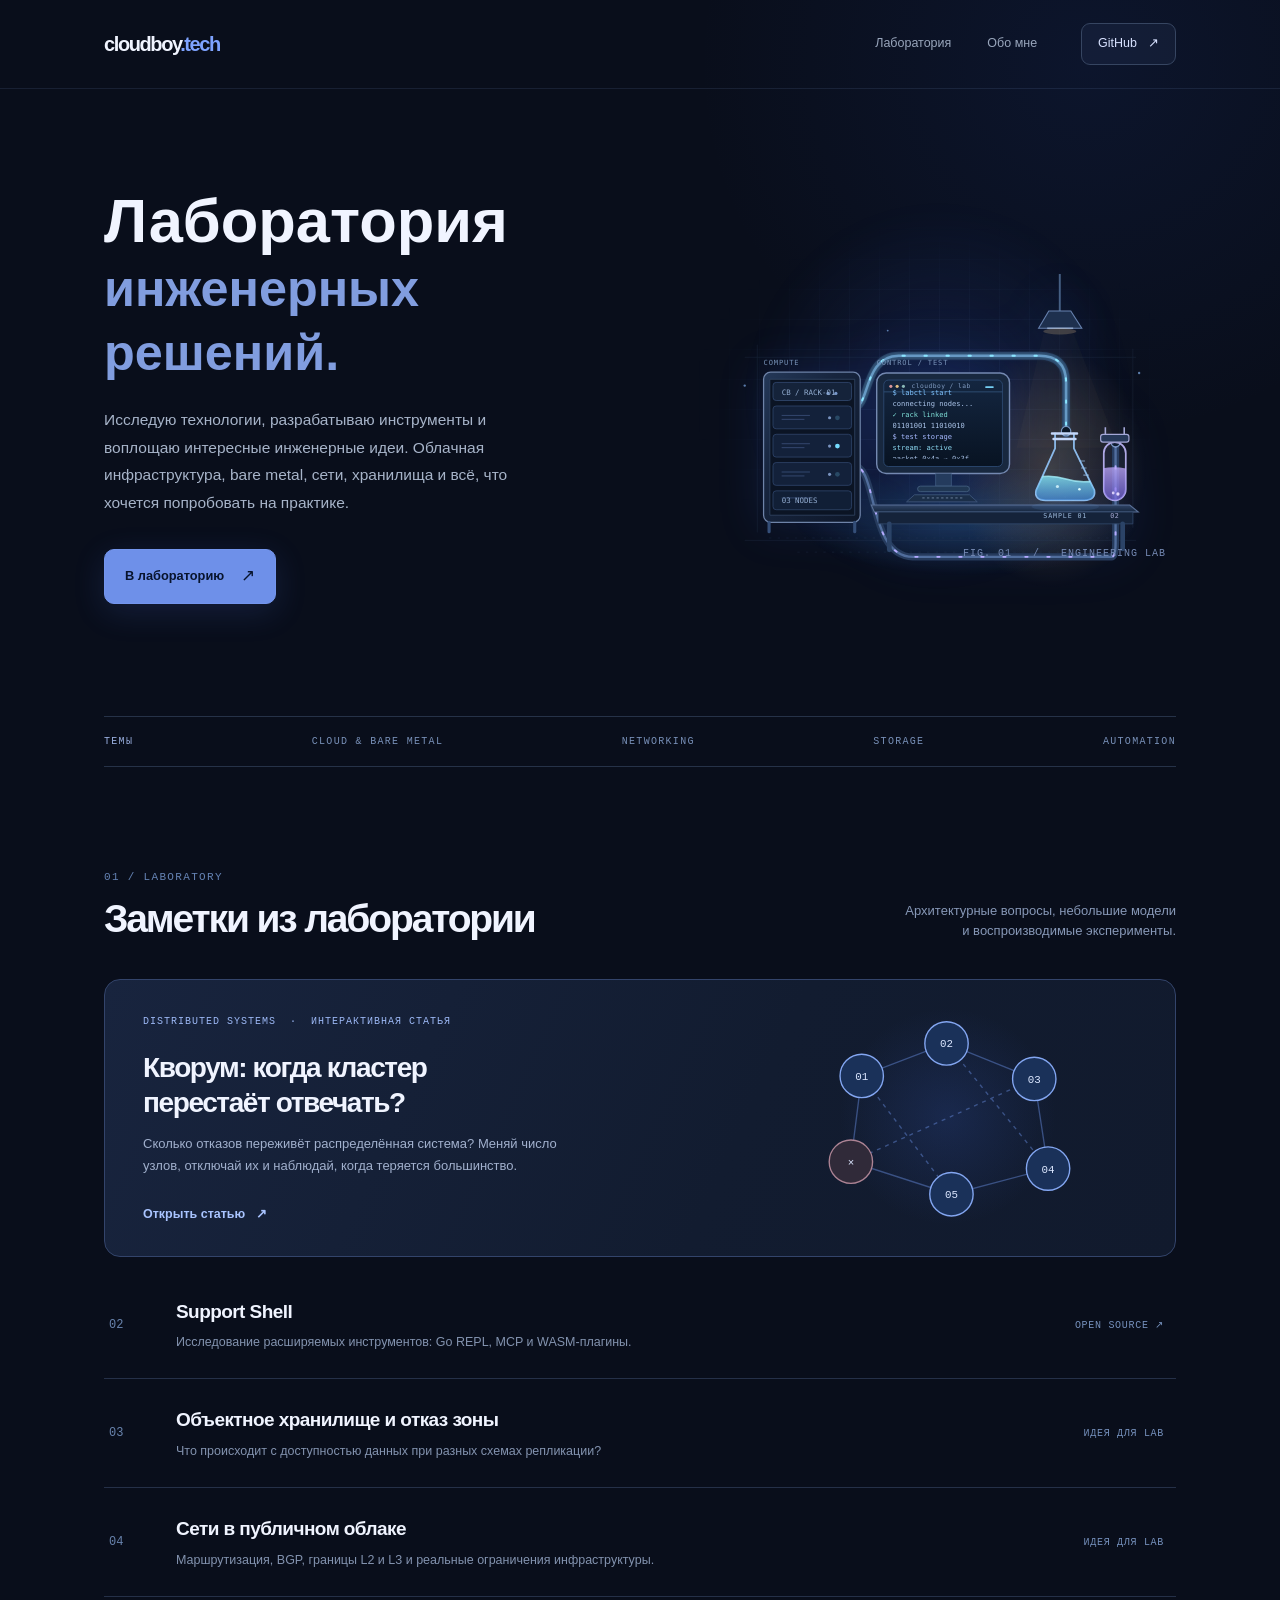
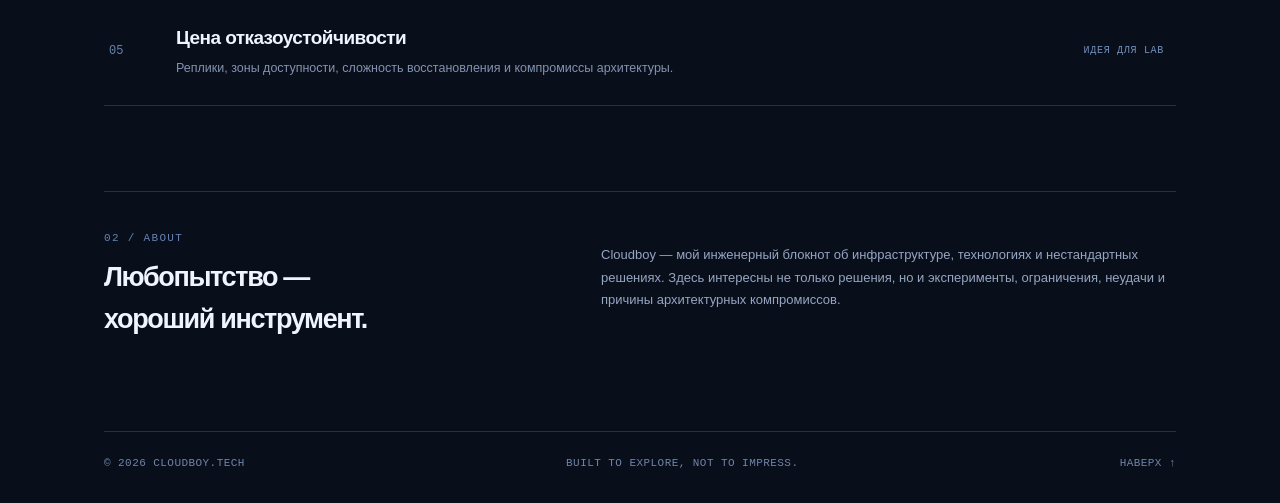
==== index.html @ c8bd8221 "site: feature animated lab workstation in hero" ====
<!DOCTYPE html>
<html lang="ru">
<head>
<meta charset="utf-8">
<meta name="viewport" content="width=device-width, initial-scale=1">
<meta name="theme-color" content="#090e1b">
<title>Cloudboy — Лаборатория инженерных решений</title>
<style>
:root{color-scheme:dark;--bg:#090e1b;--panel:#10192b;--panel2:#0d1627;--ink:#f0f4ff;--muted:#8c9bb6;--line:#263248;--blue:#80a7ff;--blue2:#5f8ff9;--strong:#bcd0ff}
*{box-sizing:border-box}html{scroll-behavior:smooth}body{margin:0;background:var(--bg);color:var(--ink);font-family:Inter,ui-sans-serif,-apple-system,BlinkMacSystemFont,"Segoe UI",Arial,sans-serif;line-height:1.55;-webkit-font-smoothing:antialiased}button,a{font:inherit}a{color:inherit;text-decoration:none}button{cursor:pointer}button:focus-visible,a:focus-visible,input:focus-visible{outline:2px solid var(--blue);outline-offset:4px}::selection{background:#456bdc; color:white}
.site{position:relative;min-height:100vh;overflow:hidden;background:radial-gradient(ellipse 520px 500px at 85% 3%,rgba(35,69,161,.13),transparent 75%),#090e1b}.wrap{max-width:1180px;margin:0 auto;padding:0 54px}.topbar{height:89px;border-bottom:1px solid rgba(126,157,207,.13);position:relative;z-index:2}.top-inner{height:100%;display:flex;align-items:center;justify-content:space-between;gap:24px}.brand{white-space:nowrap}.brand-name{font-size:20px;font-weight:750;letter-spacing:-.07em}.brand-name span{color:#7ea3ff}.topnav{display:flex;align-items:center;gap:36px;margin-left:auto}.nav-item{font-size:12.5px;color:#99a6bc;transition:color .2s}.nav-item:hover{color:#fff}.top-right{display:flex;gap:15px;align-items:center;margin-left:20px}.outline-pill{border:1px solid #364561;border-radius:9px;background:rgba(46,60,96,.22);color:#d8e2ff;padding:10px 16px;display:inline-flex;align-items:center;gap:11px;font-size:12.5px;transition:background .2s}.outline-pill:hover{background:#273653}.menu-button{display:none}.eyebrow{font-family:ui-monospace,SFMono-Regular,Consolas,monospace;letter-spacing:.16em;color:#83a7ff;font-size:10.5px;font-weight:600;text-transform:uppercase}.section-num{font:11px ui-monospace,SFMono-Regular,Consolas,monospace;color:#6583b4;letter-spacing:.12em}
.hero{display:grid;grid-template-columns:1.14fr 1fr;align-items:center;gap:52px;padding-top:100px;padding-bottom:112px;min-height:548px}.hero h1{font-size:clamp(40px,4.8vw,62px);letter-spacing:normal;line-height:1.04;font-weight:600;margin:0 0 25px}.hero h1 .soft{color:#819ddf;font-size:.82em;letter-spacing:normal}.hero-desc{max-width:460px;color:#a7b4c9;font-size:15.5px;line-height:1.8;margin:0}.hero-actions{display:flex;align-items:center;gap:24px;margin-top:32px}.btn-primary{padding:13px 20px;border:1px solid #7395ed;background:#6e90e9;border-radius:10px;color:#08142d;font-weight:700;font-size:12.8px;box-shadow:0 8px 32px #4e71e52a;display:inline-flex;gap:17px;align-items:center;transition:transform .18s,background .18s}.btn-primary:hover{background:#88a9ff;transform:translateY(-2px)}.quiet-link{color:#b8c5df;font-weight:600;font-size:12.8px;display:inline-flex;gap:9px;align-items:center}.quiet-link:hover{color:#fff}.arrow{font-size:17px;font-weight:400}
.art{position:relative;height:335px;isolation:isolate;display:grid;place-items:center}.art::before{content:"";position:absolute;width:400px;height:400px;background:radial-gradient(circle,rgba(60,105,240,.17),transparent 66%);filter:blur(12px);z-index:-1}.art-grid{position:absolute;inset:0;background-image:linear-gradient(#779bdf0e 1px,transparent 1px),linear-gradient(90deg,#779bdf0e 1px,transparent 1px);background-size:30px 30px;mask-image:radial-gradient(ellipse at center,black 24%,transparent 74%)}.art-svg{width:100%;max-width:440px;filter:drop-shadow(0 0 22px rgba(52,93,222,.16))}.art-caption{position:absolute;bottom:5px;right:10px;color:#758ab4;font:10px ui-monospace,Consolas,monospace;letter-spacing:.1em}.topics{border-top:1px solid var(--line);border-bottom:1px solid var(--line);padding:19px 0;display:flex;justify-content:space-between;gap:15px;font:10px ui-monospace,Consolas,monospace;letter-spacing:.13em;color:#7890b8}.topics span:first-child{color:#9aafe0}
.section{padding-top:104px;padding-bottom:85px;scroll-margin-top:20px}.section-head{display:flex;justify-content:space-between;align-items:flex-end;gap:24px;margin-bottom:37px}.section h2{font-size:39px;letter-spacing:-.055em;line-height:1.18;margin:13px 0 0;font-weight:680}.section-sub{font-size:13px;color:#8798b7;max-width:275px;text-align:right;margin:0}.feature{display:grid;grid-template-columns:1.15fr .85fr;border:1px solid #33446b;background:linear-gradient(115deg,#18243e,#121c30 59%,#111a2d);border-radius:16px;min-height:278px;overflow:hidden;transition:border-color .2s,transform .2s}.feature:hover{border-color:#6381c7;transform:translateY(-2px)}.feature-text{padding:36px 0 31px 38px;display:flex;flex-direction:column;align-items:flex-start}.tag{display:inline-block;font:10px ui-monospace,SFMono-Regular,Consolas,monospace;letter-spacing:.1em;color:#9cb8f5}.feature h3{font-weight:660;letter-spacing:-.05em;font-size:28px;line-height:1.25;max-width:440px;margin:23px 0 13px}.feature p{font-size:13px;color:#a1b0cd;line-height:1.7;max-width:430px;margin:0}.feature-cta{font-size:12.5px;font-weight:650;color:#a9c4ff;margin-top:auto;padding-top:24px}.feature-art{display:grid;place-items:center;position:relative;min-height:235px}.feature-art svg{width:96%;max-width:350px}.list-labs{margin-top:14px}.lab-item{display:grid;grid-template-columns:45px 1fr 130px;align-items:center;gap:22px;border-bottom:1px solid #253048;padding:26px 12px 26px 5px}.lab-item .no{color:#6984ae;font:12px ui-monospace,monospace}.lab-item h3{font-size:19px;letter-spacing:-.03em;font-weight:610;margin:0 0 7px}.lab-item p{font-size:12.5px;color:#8393af;margin:0}.lab-link:hover h3{color:#bcd0ff}.lab-meta{justify-self:end;font:10px ui-monospace,monospace;color:#7590bc;letter-spacing:.07em}.projects{padding-bottom:115px}.project{border-top:1px solid var(--line);border-bottom:1px solid var(--line);padding:31px 5px;display:grid;grid-template-columns:60px 1fr auto;gap:24px;align-items:center}.project-glyph{width:60px;height:60px;border-radius:15px;border:1px solid #39558b;background:linear-gradient(140deg,#1b3564,#141d36);display:grid;place-items:center;font-weight:800;letter-spacing:-.12em;font-size:24px;color:#a6c5ff}.project h3{margin:0 0 7px;font-size:20px;letter-spacing:-.035em}.project p{margin:0;max-width:590px;color:#879bb9;font-size:12.8px;line-height:1.7}.project-link{color:#bed0f5;font-size:12px;border:1px solid #354663;border-radius:9px;padding:10px 14px;white-space:nowrap}.project-link:hover{background:#1b2941}.about{padding:40px 0 90px;border-top:1px solid #263148;display:flex;justify-content:space-between;gap:40px;align-items:flex-start}.about p{font-size:13px;line-height:1.75;color:#95a6c1;max-width:575px;margin:12px 0 0}.bottom{border-top:1px solid #253048;color:#7085a8;padding:25px 0 31px;display:flex;align-items:center;justify-content:space-between;font:11px ui-monospace,monospace;letter-spacing:.04em}.bottom a:hover{color:white}
/* Article view */
#article-page[hidden],#home-page[hidden]{display:none}.article{max-width:930px;margin:0 auto;padding:74px 54px 116px}.back{font-size:12px;color:#8daaf1;display:inline-flex;align-items:center;gap:9px;background:none;border:0;padding:0}.back:hover{color:#d8e5ff}.article-kicker{margin-top:75px}.article h1{font-size:clamp(40px,5vw,64px);letter-spacing:-.07em;line-height:1.12;max-width:740px;margin:18px 0 23px}.article-intro{font-size:16px;color:#a4b3cc;line-height:1.85;max-width:685px;margin-bottom:44px}.article h2{font-size:24px;letter-spacing:-.04em;margin:55px 0 20px}.model{border:1px solid #314364;border-radius:16px;background:linear-gradient(145deg,#111d33,#0e1729);padding:27px;margin:30px 0 27px}.model-title{display:flex;align-items:center;justify-content:space-between;gap:10px;margin-bottom:23px}.model-title h3{margin:0;font-size:17px;letter-spacing:-.03em}.model-title .sim{font:10px ui-monospace,monospace;color:#7e9bc9}.model-body{display:grid;grid-template-columns:240px 1fr;gap:22px}.controls{border-right:1px solid #30405e;padding-right:24px}.control-label{color:#8297b8;font-size:11px;margin:0 0 11px}.tabs{display:flex;gap:5px;background:#0a1323;border:1px solid #273955;border-radius:9px;padding:4px;margin-bottom:31px}.tab{background:transparent;border:0;color:#8da1c0;border-radius:6px;padding:9px 10px;font-size:11px;font-weight:550;flex:1;white-space:nowrap}.tab[aria-pressed="true"]{background:#304e88;color:#f1f6ff}.range-top{display:flex;justify-content:space-between;align-items:center;margin-bottom:12px}.range-top b{font-size:20px;font-weight:650}input[type=range]{width:100%;accent-color:#91aff8;cursor:pointer;margin:8px 0 28px}.number{font-size:48px;letter-spacing:-.07em;line-height:1.1;font-weight:650}.metric-label{color:#829ac1;font-size:11px;margin-top:8px}.diagram{min-height:250px;display:grid;place-items:center;position:relative;border-radius:11px;background-image:linear-gradient(#627ca413 1px,transparent 1px),linear-gradient(90deg,#627ca413 1px,transparent 1px);background-size:23px 23px}.diagram svg{width:100%;max-width:420px;height:auto}.model-summary{border-top:1px solid #30405e;margin-top:25px;padding-top:19px;display:flex;gap:13px;align-items:start;color:#9fb2d1;font-size:12px;line-height:1.6}.bullet-blue{width:7px;height:7px;border-radius:100%;background:#89acfa;flex:none;margin-top:6px}.article-copy{font-size:14px;line-height:1.85;color:#a3b2cc}.article-note{border-left:2px solid #6d8bdf;padding:10px 23px;color:#bcc9e2;background:rgba(43,67,116,.12);margin:32px 0;font-size:13px;line-height:1.7}.article-footer{margin-top:64px;border-top:1px solid var(--line);padding-top:28px}
@media(max-width:900px){.wrap{padding:0 29px}.hero{gap:16px;padding-top:78px;padding-bottom:88px;min-height:480px}.hero h1{font-size:clamp(38px,5.3vw,50px)}.art{height:270px}.feature-text{padding-left:28px}.feature h3{font-size:24px}.topnav{gap:17px}.topics{flex-wrap:wrap;column-gap:24px}.model-body{grid-template-columns:220px 1fr}}
@media(max-width:700px){.wrap{padding:0 22px}.topbar{height:72px}.topnav{display:none}.top-right{margin-left:auto}.outline-pill{padding:8px 11px}.hero{display:flex;flex-direction:column;align-items:stretch;padding-top:78px;padding-bottom:65px;gap:36px}.hero h1{font-size:clamp(39px,9vw,54px)}.hero-desc{font-size:14px}.art{height:235px}.art-svg{max-width:330px}.topics{justify-content:flex-start;gap:15px 25px}.section{padding-top:79px}.section-head{align-items:start;flex-direction:column;gap:12px;margin-bottom:26px}.section-sub{text-align:left}.section h2{font-size:32px}.feature{grid-template-columns:1fr}.feature-text{padding:30px 26px 0}.feature-art{min-height:195px}.feature h3{font-size:25px}.lab-item{grid-template-columns:28px 1fr;gap:15px;padding:23px 0}.lab-meta{grid-column:2;justify-self:start}.project{grid-template-columns:55px 1fr;gap:17px}.project-link{grid-column:2;justify-self:start}.about{flex-direction:column;gap:18px;padding-bottom:60px}.bottom{gap:20px;flex-wrap:wrap}.article{padding:44px 22px 90px}.article-kicker{margin-top:60px}.article-intro{font-size:14px}.model{padding:18px 15px}.model-body{grid-template-columns:1fr;gap:12px}.controls{border:0;border-bottom:1px solid #30405e;padding:0 0 4px}.diagram{min-height:230px}.range-top{margin-top:0}.tabs{margin-bottom:19px}.number{font-size:37px}.model-title{align-items:flex-start}.model-title h3{font-size:15px}}
@media(prefers-reduced-motion:reduce){html{scroll-behavior:auto}*,*::before,*::after{transition:none!important}}
</style>
</head>
<body>
<div class="site" id="cloudboy-app">
<header class="topbar"><div class="wrap top-inner">
<a class="brand" href="#top" data-nav="top" aria-label="Cloudboy — домой"><span class="brand-name">cloudboy<span>.tech</span></span></a>
<nav class="topnav" aria-label="Главная навигация"><a class="nav-item" href="#lab" data-nav="lab">Лаборатория</a><a class="nav-item" href="#about" data-nav="about">Обо мне</a></nav>
<div class="top-right"><a class="outline-pill" href="https://github.com/cloudboy-tech" target="_blank" rel="noopener noreferrer">GitHub <span aria-hidden="true">↗</span></a></div>
</div></header>
<main id="home-page">
<div class="wrap">
<section class="hero" id="top">
<div class="hero-copy">
<h1>Лаборатория<br><span class="soft">инженерных решений.</span></h1>
<p class="hero-desc">Исследую технологии, разрабатываю инструменты и воплощаю интересные инженерные идеи. Облачная инфраструктура, bare metal, сети, хранилища и всё, что хочется попробовать на практике.</p>
<div class="hero-actions"><a href="#lab" class="btn-primary">В лабораторию <span class="arrow">↗</span></a></div></div>
<div class="art" aria-label="Иллюстрация инженерной лаборатории"><div class="art-grid"></div>
<img class="art-svg" src="assets/lab-scene.svg" width="560" height="420" alt="Серверная стойка и терминал передают данные двум разным испытательным установкам; на экране бегут команды, в колбах поднимаются пузырьки." fetchpriority="high">
<div class="art-caption">FIG. 01 &nbsp; / &nbsp; ENGINEERING LAB</div></div>
</section>
<div class="topics"><span>ТЕМЫ</span><span>CLOUD &amp; BARE METAL</span><span>NETWORKING</span><span>STORAGE</span><span>AUTOMATION</span></div>
<section class="section" id="lab"><div class="section-head"><div><div class="section-num">01 / LABORATORY</div><h2>Заметки из лаборатории</h2></div><p class="section-sub">Архитектурные вопросы, небольшие модели и воспроизводимые эксперименты.</p></div>
<a class="feature" href="#quorum" data-open-article="quorum" aria-label="Открыть интерактивную статью о кворуме"><div class="feature-text"><div class="tag">DISTRIBUTED SYSTEMS &nbsp;·&nbsp; ИНТЕРАКТИВНАЯ СТАТЬЯ</div><h3>Кворум: когда кластер<br>перестаёт отвечать?</h3><p>Сколько отказов переживёт распределённая система? Меняй число узлов, отключай их и наблюдай, когда теряется большинство.</p><span class="feature-cta">Открыть статью &nbsp; ↗</span></div><div class="feature-art">
<svg viewBox="0 0 355 235" role="img" aria-label="Схема распределённого кластера с несколькими узлами и связями">
<defs><radialGradient id="feat-bg"><stop stop-color="#3c65d5" stop-opacity=".18"/><stop offset="1" stop-color="#3c65d5" stop-opacity="0"/></radialGradient></defs>
<circle cx="177" cy="116" r="110" fill="url(#feat-bg)"/>
<g stroke="#688fe3" stroke-width="1.4" stroke-opacity=".45" fill="none"><path d="M90 75L176 42L265 78L279 169L181 195L79 162Z"/><path d="M90 75L181 195M176 42L279 169M265 78L79 162" stroke-dasharray="4 5"/></g>
<g fill="#1a3159" stroke="#83a6f1" stroke-width="1.4"><circle cx="90" cy="75" r="22"/><circle cx="176" cy="42" r="22"/><circle cx="265" cy="78" r="22"/><circle cx="279" cy="169" r="22"/><circle cx="181" cy="195" r="22"/></g>
<circle cx="79" cy="162" r="22" fill="#302a39" stroke="#ac8394" stroke-width="1.4"/>
<g font-size="11" font-family="ui-monospace,monospace" fill="#dce7ff" text-anchor="middle"><text x="90" y="79">01</text><text x="176" y="46">02</text><text x="265" y="82">03</text><text x="279" y="173">04</text><text x="181" y="199">05</text><text x="79" y="166">×</text></g>
</svg>
</div></a>
<div class="list-labs">
<a class="lab-item lab-link" href="https://github.com/totaki/support-shell" target="_blank" rel="noopener noreferrer"><div class="no">02</div><div><h3>Support Shell</h3><p>Исследование расширяемых инструментов: Go REPL, MCP и WASM-плагины.</p></div><span class="lab-meta">OPEN SOURCE ↗</span></a>
<div class="lab-item"><div class="no">03</div><div><h3>Объектное хранилище и отказ зоны</h3><p>Что происходит с доступностью данных при разных схемах репликации?</p></div><span class="lab-meta">ИДЕЯ ДЛЯ LAB</span></div>
<div class="lab-item"><div class="no">04</div><div><h3>Сети в публичном облаке</h3><p>Маршрутизация, BGP, границы L2 и L3 и реальные ограничения инфраструктуры.</p></div><span class="lab-meta">ИДЕЯ ДЛЯ LAB</span></div>
<div class="lab-item"><div class="no">05</div><div><h3>Цена отказоустойчивости</h3><p>Реплики, зоны доступности, сложность восстановления и компромиссы архитектуры.</p></div><span class="lab-meta">ИДЕЯ ДЛЯ LAB</span></div>
</div>
</section>

<section class="about" id="about"><div><div class="section-num">02 / ABOUT</div><h2 style="font-size:27px;letter-spacing:-.05em;margin:13px 0 0">Любопытство —<br>хороший инструмент.</h2></div><p>Cloudboy — мой инженерный блокнот об инфраструктуре, технологиях и нестандартных решениях. Здесь интересны не только решения, но и эксперименты, ограничения, неудачи и причины архитектурных компромиссов.</p></section>
<footer class="bottom"><span>© 2026 CLOUDBOY.TECH</span><span>BUILT TO EXPLORE, NOT TO IMPRESS.</span><a href="#top" data-nav="top">НАВЕРХ ↑</a></footer>
</div></main>
<main id="article-page" hidden><article class="article">
<button class="back" type="button" data-back>← &nbsp; Ко всем исследованиям</button>
<div class="article-kicker eyebrow">LAB / 001 &nbsp;·&nbsp; DISTRIBUTED SYSTEMS</div>
<h1>Кворум: когда кластер<br>перестаёт отвечать?</h1>
<p class="article-intro">В распределённом кластере выход из строя одного узла не обязательно означает потерю доступности. Но есть граница, после которой большинство больше не может согласовать решение. Попробуй найти её сам.</p>
<div class="model" id="quorum-model"><div class="model-title"><h3>Большинство в распределённом кластере</h3><div class="sim">INTERACTIVE MODEL &nbsp; ●</div></div>
<div class="model-body"><div class="controls">
<div class="range-top"><span class="control-label" style="margin:0">Всего узлов</span><b id="node-count">5</b></div>
<input id="node-slider" type="range" min="3" max="11" step="1" value="5" aria-label="Количество узлов в кластере">
<div class="range-top"><span class="control-label" style="margin:0">Недоступно узлов</span><b id="failed-count">1</b></div>
<input id="failure-slider" type="range" min="0" max="5" step="1" value="1" aria-label="Количество недоступных узлов">
<div class="control-label">Нужно для большинства</div><div class="number" id="quorum-count" aria-live="polite">3</div>
<div class="metric-label" id="quorum-formula">⌊ N / 2 ⌋ + 1</div>
<div class="metric-label" id="cluster-health" style="margin-top:20px;font-weight:700;color:#9fd3c1">● Кворум есть</div>
</div><div class="diagram"><svg id="quorum-diagram" viewBox="0 0 460 300" role="img" aria-label="Интерактивная схема доступных и недоступных узлов кластера"></svg></div></div>
<div class="model-summary"><span class="bullet-blue"></span><span id="model-insight">Четыре доступных узла сохраняют большинство из пяти. Кластер ещё способен достигнуть кворума.</span></div></div>
<h2>Что показывает модель?</h2>
<p class="article-copy">В модели с <strong style="color:#dce7fc">N равноправными участниками</strong> для решения требуется большинство: <code style="color:#a8c2fd">⌊N / 2⌋ + 1</code>. Например, из пяти узлов нужны хотя бы три. Один или два отказа оставляют кворум; три — уже нет. Попробуй менять размер кластера: четвёртый узел увеличит кворум до трёх, но не даст дополнительной терпимости к отказам по сравнению с тремя узлами.</p>
<div class="article-note">Это упрощённая модель majority quorum, а не симулятор конкретной распределённой БД. В реальных системах доступность зависит также от лидера, сетевых разделений, размещения реплик, протокола согласования и требований к чтению и записи.</div>
<div class="article-footer"><button class="back" type="button" data-back>← &nbsp; Вернуться в лабораторию</button></div>
</article></main>
</div>
<script>
(function(){
const root=document.getElementById('cloudboy-app');
const home=root.querySelector('#home-page'),article=root.querySelector('#article-page');
function showArticle(){home.hidden=true;article.hidden=false;history.replaceState(null,"","#quorum");window.scrollTo(0,0);draw();}
function showHome(target){article.hidden=true;home.hidden=false;history.replaceState(null,"",target&&target!=="top"?"#"+target:location.pathname);requestAnimationFrame(()=>{if(target&&target!=='top'){root.querySelector('#'+target)?.scrollIntoView({behavior:'smooth',block:'start'});}else{window.scrollTo({top:0,behavior:'smooth'});}});}
root.querySelectorAll('[data-open-article]').forEach(a=>a.addEventListener('click',e=>{e.preventDefault();showArticle();}));
root.querySelectorAll('[data-back]').forEach(b=>b.addEventListener('click',()=>showHome('lab')));
root.querySelectorAll('[data-nav]').forEach(a=>a.addEventListener('click',e=>{e.preventDefault();showHome(a.dataset.nav);}));
const slider=root.querySelector('#node-slider');
const failureSlider=root.querySelector('#failure-slider');
const svg=root.querySelector('#quorum-diagram');
function draw(){
 const n=Number(slider.value);
 failureSlider.max=String(n);
 if(Number(failureSlider.value)>n){failureSlider.value=String(n)}
 const failed=Number(failureSlider.value),online=n-failed;
 const required=Math.floor(n/2)+1;
 const healthy=online>=required;
 root.querySelector('#node-count').textContent=n;
 root.querySelector('#failed-count').textContent=failed;
 root.querySelector('#quorum-count').textContent=required;
 const health=root.querySelector('#cluster-health');
 health.textContent=healthy?'● Кворум есть':'● Кворум потерян';
 health.style.color=healthy?'#9fd3c1':'#f0a99d';
 root.querySelector('#model-insight').textContent=healthy
  ? `Доступно ${online} из ${n} узлов. Для большинства требуется ${required}, поэтому кластер сохраняет кворум.`
  : `Доступно только ${online} из ${n} узлов. Для большинства требуется ${required}. В этой модели принять согласованное решение нельзя.`;
 const cx=230,cy=150,rad=n>7?115:106;
 const nodes=Array.from({length:n},(_,i)=>({x:cx+rad*Math.cos(2*Math.PI*i/n-Math.PI/2),y:cy+rad*Math.sin(2*Math.PI*i/n-Math.PI/2)}));
 const links=[];
 for(let i=0;i<n;i++)for(let j=i+1;j<n;j++){
  links.push(`<line x1="${nodes[i].x}" y1="${nodes[i].y}" x2="${nodes[j].x}" y2="${nodes[j].y}" stroke="#6889c3" stroke-opacity=".16" stroke-width="1"/>`);
 }
 const dots=nodes.map((p,i)=>{
  const up=i<online;
  return `<g><circle cx="${p.x}" cy="${p.y}" r="${n>8?15:18}" fill="${up?'#203d69':'#352b36'}" stroke="${up?'#8eaefd':'#b78591'}" stroke-width="1.5"/><text x="${p.x}" y="${p.y+4}" text-anchor="middle" font-size="11" font-family="ui-monospace,monospace" fill="${up?'#eef3ff':'#f0b7bd'}">${up?i+1:'×'}</text></g>`;
 });
 svg.innerHTML=`<circle cx="230" cy="150" r="135" fill="none" stroke="#38557c" stroke-opacity=".4" stroke-dasharray="3 8"/>${links.join('')}${dots.join('')}<text x="230" y="145" text-anchor="middle" fill="${healthy?'#a7c4fa':'#e5a6a6'}" font-size="30" font-weight="650">${online}/${n}</text><text x="230" y="166" text-anchor="middle" fill="#90a5c5" font-size="11">доступно</text>`;
 svg.setAttribute('aria-label',`${online} из ${n} узлов доступны. Кворум ${healthy?'сохранён':'потерян'}.`);
}
slider.addEventListener('input',draw);
failureSlider.addEventListener('input',draw);
draw();
if(location.hash==='#quorum')showArticle();
})();
</script>
</body>
</html>
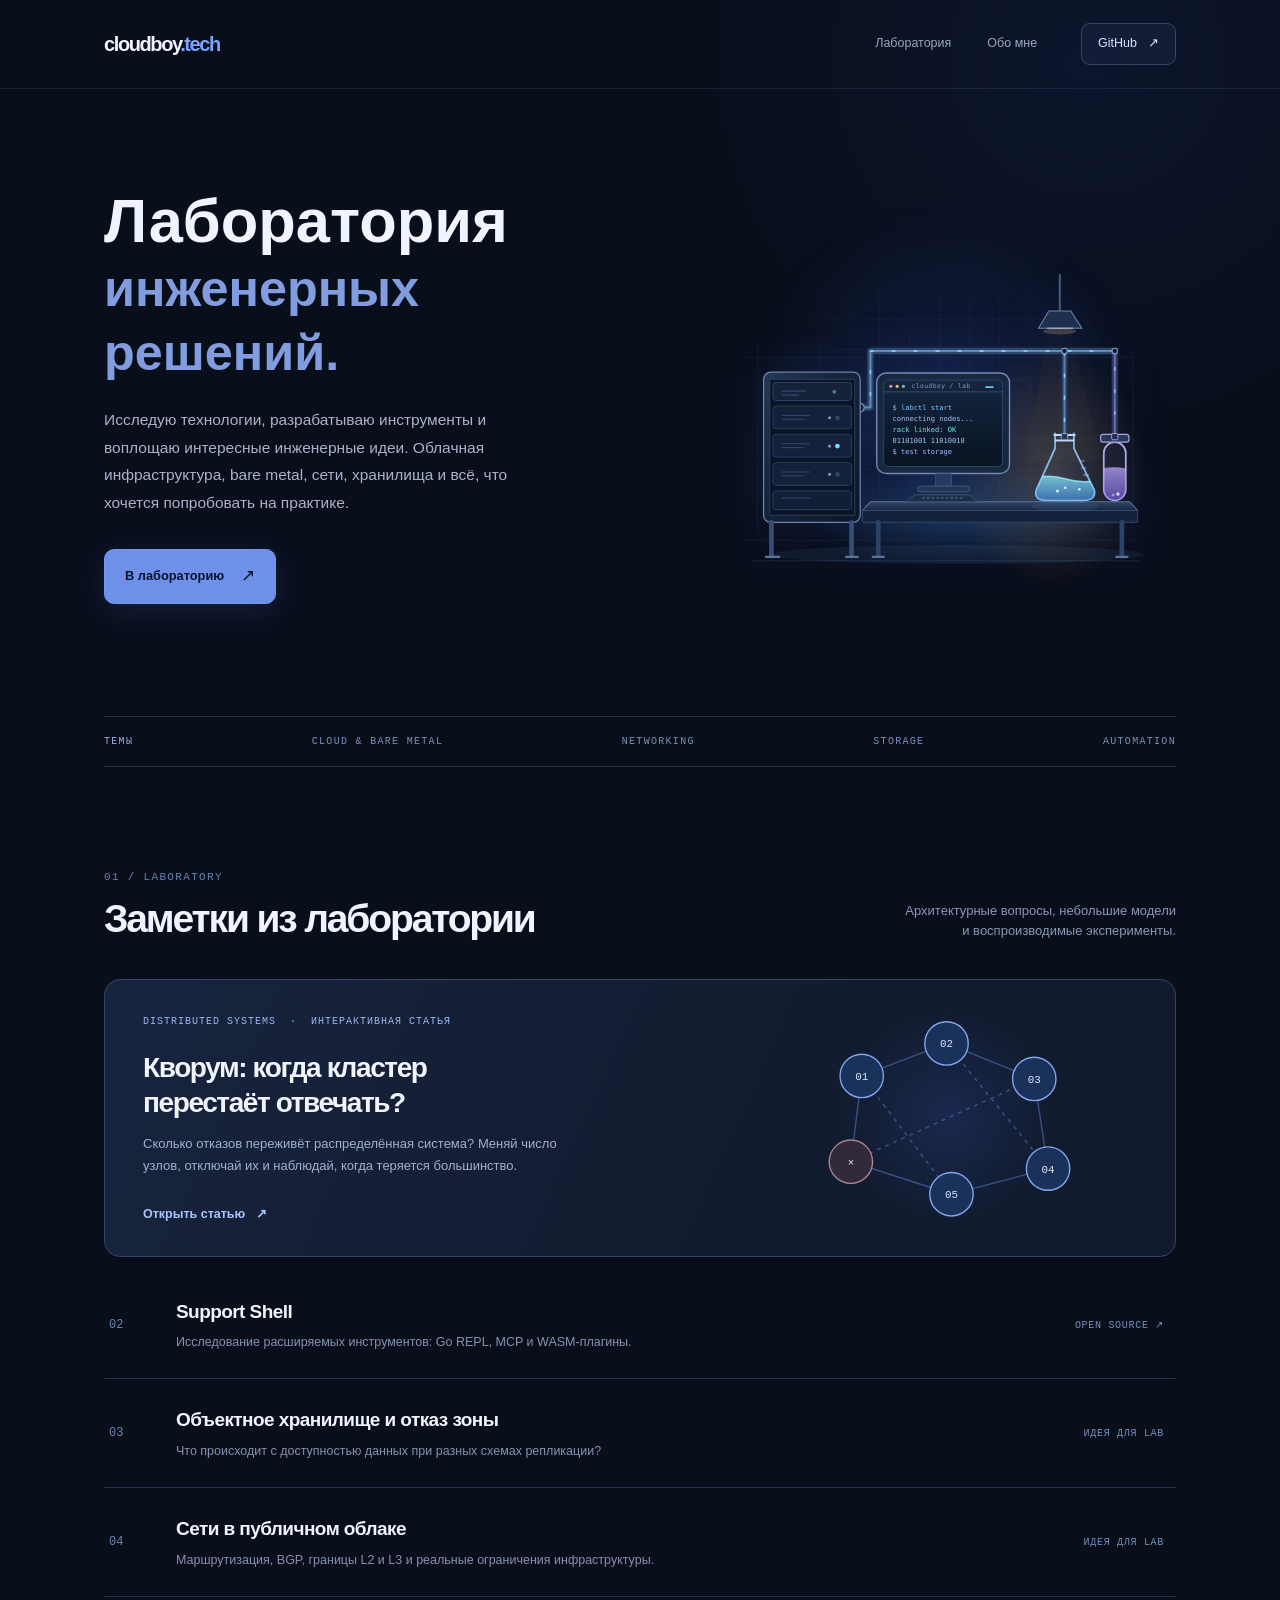
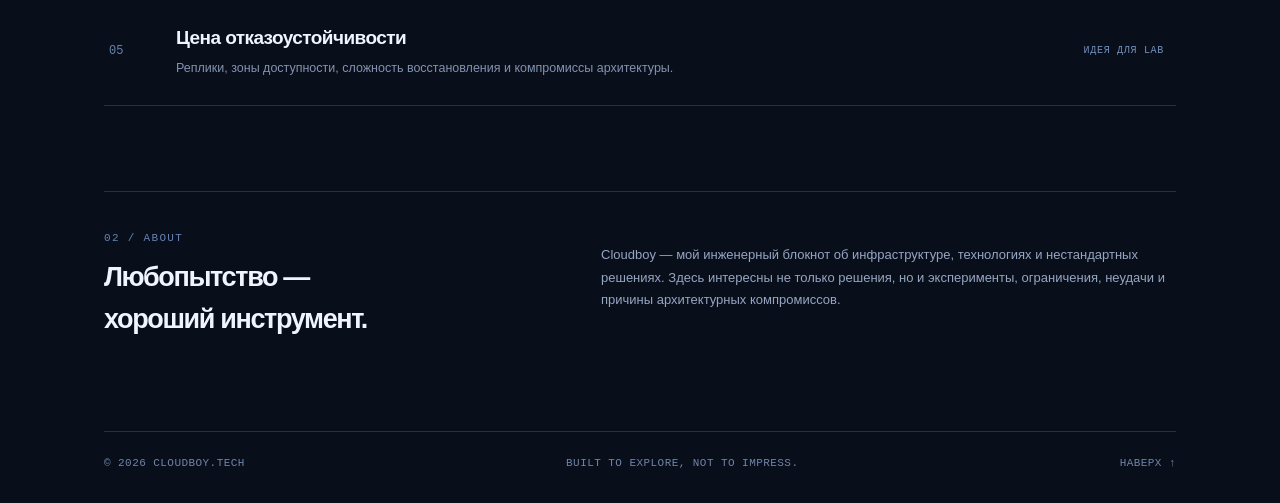
==== commit 2b1f21fd: "site: remove redundant figure caption from hero art" ====
--- a/index.html
+++ b/index.html
@@ -35,7 +35,7 @@
 <div class="hero-actions"><a href="#lab" class="btn-primary">В лабораторию <span class="arrow">↗</span></a></div></div>
 <div class="art" aria-label="Иллюстрация инженерной лаборатории"><div class="art-grid"></div>
 <img class="art-svg" src="assets/lab-scene.svg" width="560" height="420" alt="Серверная стойка и терминал передают данные двум разным испытательным установкам; на экране бегут команды, в колбах поднимаются пузырьки." fetchpriority="high">
-<div class="art-caption">FIG. 01 &nbsp; / &nbsp; ENGINEERING LAB</div></div>
+</div>
 </section>
 <div class="topics"><span>ТЕМЫ</span><span>CLOUD &amp; BARE METAL</span><span>NETWORKING</span><span>STORAGE</span><span>AUTOMATION</span></div>
 <section class="section" id="lab"><div class="section-head"><div><div class="section-num">01 / LABORATORY</div><h2>Заметки из лаборатории</h2></div><p class="section-sub">Архитектурные вопросы, небольшие модели и воспроизводимые эксперименты.</p></div>
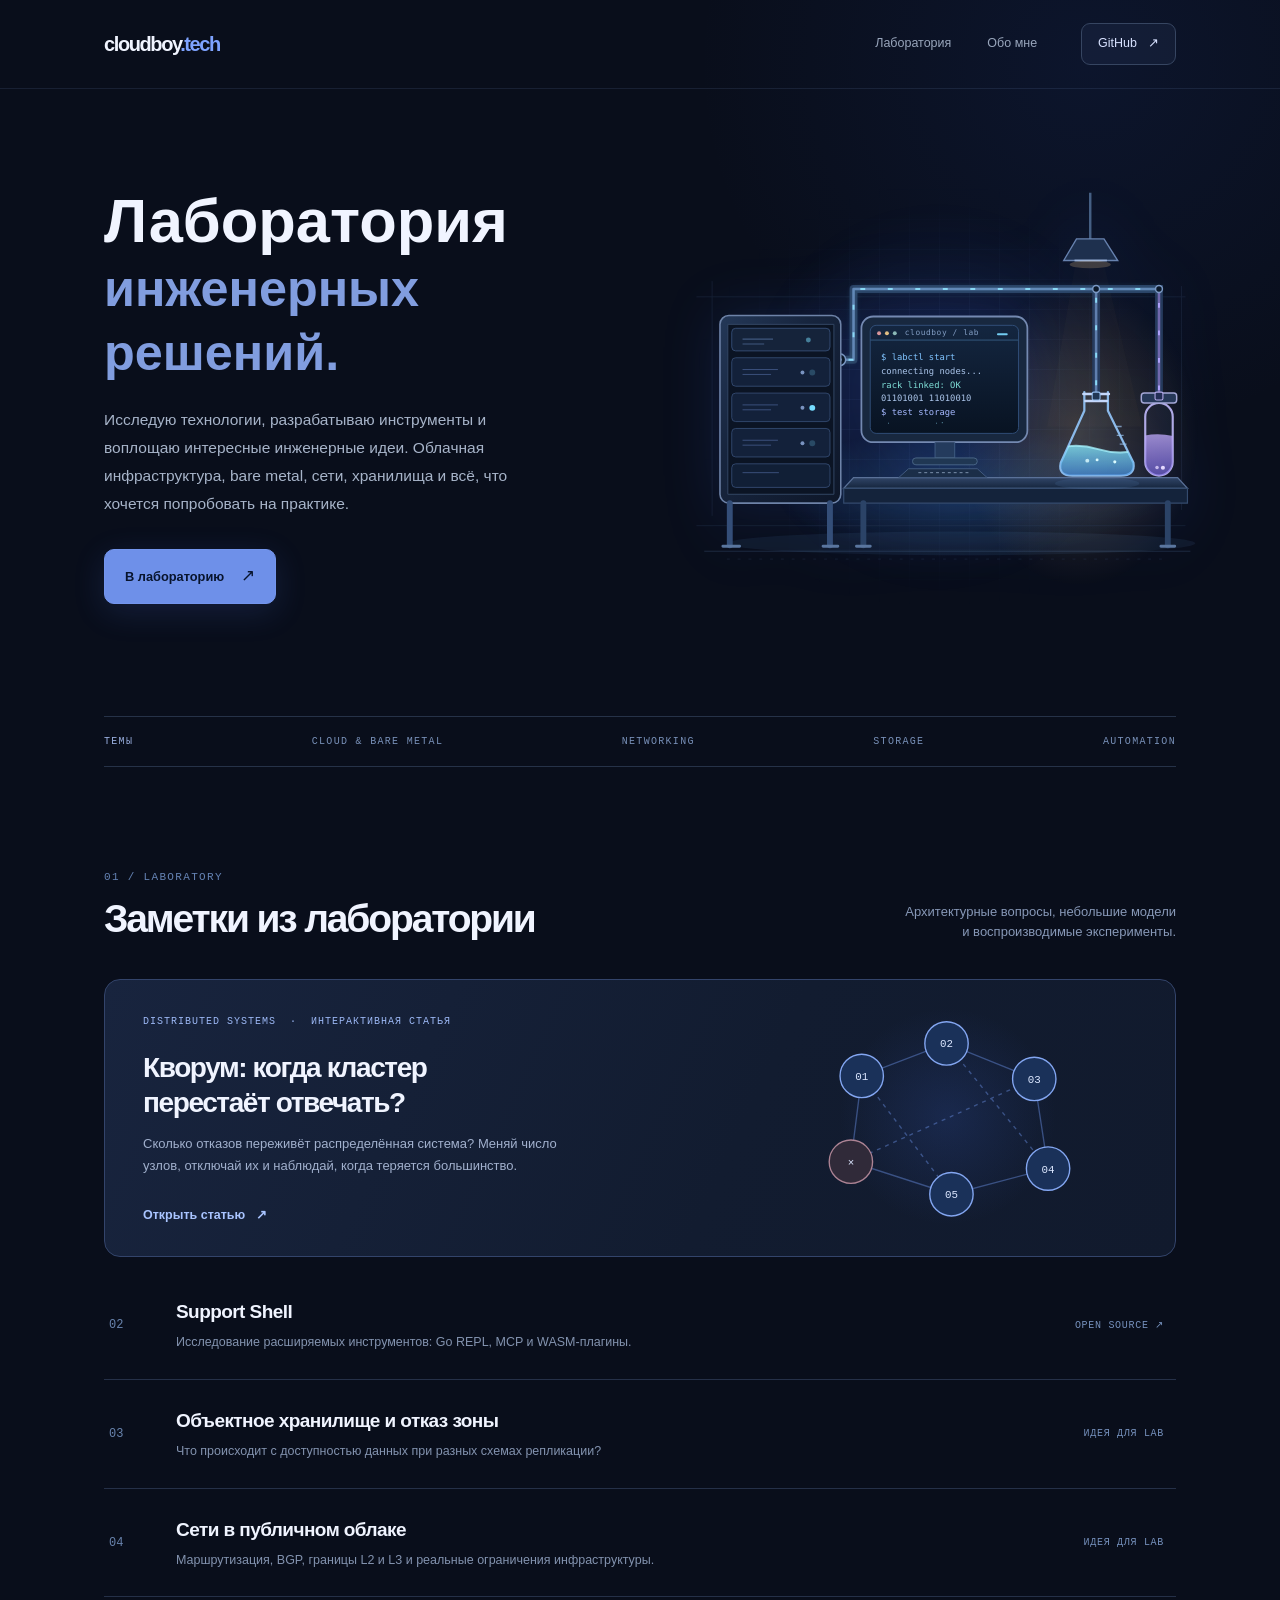
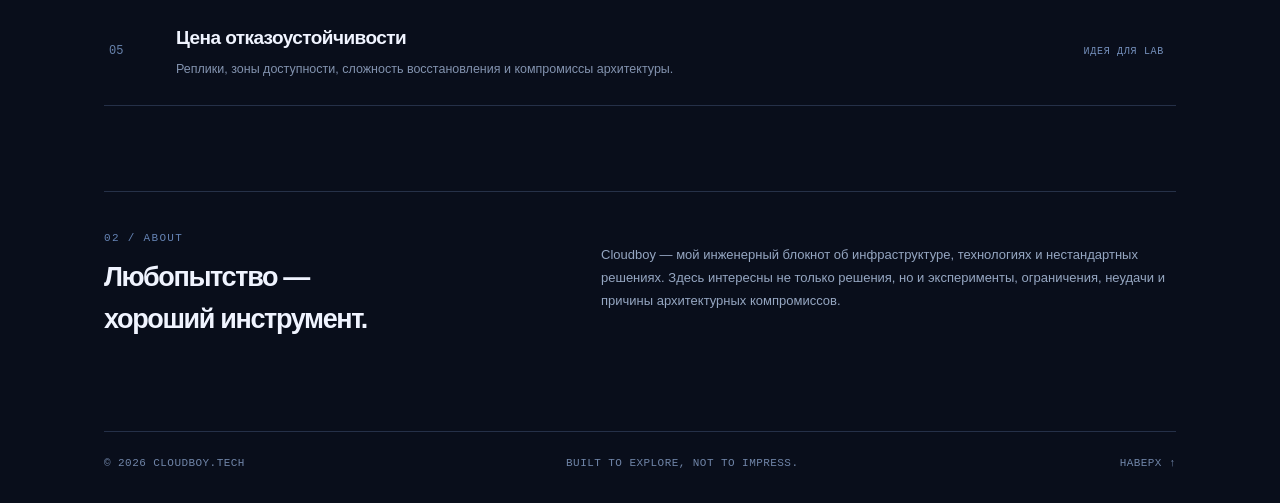
==== commit 8717e86f: "site: enlarge laboratory hero illustration by 25 percent" ====
--- a/index.html
+++ b/index.html
@@ -10,12 +10,12 @@
 *{box-sizing:border-box}html{scroll-behavior:smooth}body{margin:0;background:var(--bg);color:var(--ink);font-family:Inter,ui-sans-serif,-apple-system,BlinkMacSystemFont,"Segoe UI",Arial,sans-serif;line-height:1.55;-webkit-font-smoothing:antialiased}button,a{font:inherit}a{color:inherit;text-decoration:none}button{cursor:pointer}button:focus-visible,a:focus-visible,input:focus-visible{outline:2px solid var(--blue);outline-offset:4px}::selection{background:#456bdc; color:white}
 .site{position:relative;min-height:100vh;overflow:hidden;background:radial-gradient(ellipse 520px 500px at 85% 3%,rgba(35,69,161,.13),transparent 75%),#090e1b}.wrap{max-width:1180px;margin:0 auto;padding:0 54px}.topbar{height:89px;border-bottom:1px solid rgba(126,157,207,.13);position:relative;z-index:2}.top-inner{height:100%;display:flex;align-items:center;justify-content:space-between;gap:24px}.brand{white-space:nowrap}.brand-name{font-size:20px;font-weight:750;letter-spacing:-.07em}.brand-name span{color:#7ea3ff}.topnav{display:flex;align-items:center;gap:36px;margin-left:auto}.nav-item{font-size:12.5px;color:#99a6bc;transition:color .2s}.nav-item:hover{color:#fff}.top-right{display:flex;gap:15px;align-items:center;margin-left:20px}.outline-pill{border:1px solid #364561;border-radius:9px;background:rgba(46,60,96,.22);color:#d8e2ff;padding:10px 16px;display:inline-flex;align-items:center;gap:11px;font-size:12.5px;transition:background .2s}.outline-pill:hover{background:#273653}.menu-button{display:none}.eyebrow{font-family:ui-monospace,SFMono-Regular,Consolas,monospace;letter-spacing:.16em;color:#83a7ff;font-size:10.5px;font-weight:600;text-transform:uppercase}.section-num{font:11px ui-monospace,SFMono-Regular,Consolas,monospace;color:#6583b4;letter-spacing:.12em}
 .hero{display:grid;grid-template-columns:1.14fr 1fr;align-items:center;gap:52px;padding-top:100px;padding-bottom:112px;min-height:548px}.hero h1{font-size:clamp(40px,4.8vw,62px);letter-spacing:normal;line-height:1.04;font-weight:600;margin:0 0 25px}.hero h1 .soft{color:#819ddf;font-size:.82em;letter-spacing:normal}.hero-desc{max-width:460px;color:#a7b4c9;font-size:15.5px;line-height:1.8;margin:0}.hero-actions{display:flex;align-items:center;gap:24px;margin-top:32px}.btn-primary{padding:13px 20px;border:1px solid #7395ed;background:#6e90e9;border-radius:10px;color:#08142d;font-weight:700;font-size:12.8px;box-shadow:0 8px 32px #4e71e52a;display:inline-flex;gap:17px;align-items:center;transition:transform .18s,background .18s}.btn-primary:hover{background:#88a9ff;transform:translateY(-2px)}.quiet-link{color:#b8c5df;font-weight:600;font-size:12.8px;display:inline-flex;gap:9px;align-items:center}.quiet-link:hover{color:#fff}.arrow{font-size:17px;font-weight:400}
-.art{position:relative;height:335px;isolation:isolate;display:grid;place-items:center}.art::before{content:"";position:absolute;width:400px;height:400px;background:radial-gradient(circle,rgba(60,105,240,.17),transparent 66%);filter:blur(12px);z-index:-1}.art-grid{position:absolute;inset:0;background-image:linear-gradient(#779bdf0e 1px,transparent 1px),linear-gradient(90deg,#779bdf0e 1px,transparent 1px);background-size:30px 30px;mask-image:radial-gradient(ellipse at center,black 24%,transparent 74%)}.art-svg{width:100%;max-width:440px;filter:drop-shadow(0 0 22px rgba(52,93,222,.16))}.art-caption{position:absolute;bottom:5px;right:10px;color:#758ab4;font:10px ui-monospace,Consolas,monospace;letter-spacing:.1em}.topics{border-top:1px solid var(--line);border-bottom:1px solid var(--line);padding:19px 0;display:flex;justify-content:space-between;gap:15px;font:10px ui-monospace,Consolas,monospace;letter-spacing:.13em;color:#7890b8}.topics span:first-child{color:#9aafe0}
+.art{position:relative;height:415px;min-width:0;isolation:isolate;display:grid;place-items:center}.art::before{content:"";position:absolute;width:400px;height:400px;background:radial-gradient(circle,rgba(60,105,240,.17),transparent 66%);filter:blur(12px);z-index:-1}.art-grid{position:absolute;inset:0;background-image:linear-gradient(#779bdf0e 1px,transparent 1px),linear-gradient(90deg,#779bdf0e 1px,transparent 1px);background-size:30px 30px;mask-image:radial-gradient(ellipse at center,black 24%,transparent 74%)}.art-svg{width:100%;max-width:440px;transform:scale(1.25);filter:drop-shadow(0 0 22px rgba(52,93,222,.16))}.art-caption{position:absolute;bottom:5px;right:10px;color:#758ab4;font:10px ui-monospace,Consolas,monospace;letter-spacing:.1em}.topics{border-top:1px solid var(--line);border-bottom:1px solid var(--line);padding:19px 0;display:flex;justify-content:space-between;gap:15px;font:10px ui-monospace,Consolas,monospace;letter-spacing:.13em;color:#7890b8}.topics span:first-child{color:#9aafe0}
 .section{padding-top:104px;padding-bottom:85px;scroll-margin-top:20px}.section-head{display:flex;justify-content:space-between;align-items:flex-end;gap:24px;margin-bottom:37px}.section h2{font-size:39px;letter-spacing:-.055em;line-height:1.18;margin:13px 0 0;font-weight:680}.section-sub{font-size:13px;color:#8798b7;max-width:275px;text-align:right;margin:0}.feature{display:grid;grid-template-columns:1.15fr .85fr;border:1px solid #33446b;background:linear-gradient(115deg,#18243e,#121c30 59%,#111a2d);border-radius:16px;min-height:278px;overflow:hidden;transition:border-color .2s,transform .2s}.feature:hover{border-color:#6381c7;transform:translateY(-2px)}.feature-text{padding:36px 0 31px 38px;display:flex;flex-direction:column;align-items:flex-start}.tag{display:inline-block;font:10px ui-monospace,SFMono-Regular,Consolas,monospace;letter-spacing:.1em;color:#9cb8f5}.feature h3{font-weight:660;letter-spacing:-.05em;font-size:28px;line-height:1.25;max-width:440px;margin:23px 0 13px}.feature p{font-size:13px;color:#a1b0cd;line-height:1.7;max-width:430px;margin:0}.feature-cta{font-size:12.5px;font-weight:650;color:#a9c4ff;margin-top:auto;padding-top:24px}.feature-art{display:grid;place-items:center;position:relative;min-height:235px}.feature-art svg{width:96%;max-width:350px}.list-labs{margin-top:14px}.lab-item{display:grid;grid-template-columns:45px 1fr 130px;align-items:center;gap:22px;border-bottom:1px solid #253048;padding:26px 12px 26px 5px}.lab-item .no{color:#6984ae;font:12px ui-monospace,monospace}.lab-item h3{font-size:19px;letter-spacing:-.03em;font-weight:610;margin:0 0 7px}.lab-item p{font-size:12.5px;color:#8393af;margin:0}.lab-link:hover h3{color:#bcd0ff}.lab-meta{justify-self:end;font:10px ui-monospace,monospace;color:#7590bc;letter-spacing:.07em}.projects{padding-bottom:115px}.project{border-top:1px solid var(--line);border-bottom:1px solid var(--line);padding:31px 5px;display:grid;grid-template-columns:60px 1fr auto;gap:24px;align-items:center}.project-glyph{width:60px;height:60px;border-radius:15px;border:1px solid #39558b;background:linear-gradient(140deg,#1b3564,#141d36);display:grid;place-items:center;font-weight:800;letter-spacing:-.12em;font-size:24px;color:#a6c5ff}.project h3{margin:0 0 7px;font-size:20px;letter-spacing:-.035em}.project p{margin:0;max-width:590px;color:#879bb9;font-size:12.8px;line-height:1.7}.project-link{color:#bed0f5;font-size:12px;border:1px solid #354663;border-radius:9px;padding:10px 14px;white-space:nowrap}.project-link:hover{background:#1b2941}.about{padding:40px 0 90px;border-top:1px solid #263148;display:flex;justify-content:space-between;gap:40px;align-items:flex-start}.about p{font-size:13px;line-height:1.75;color:#95a6c1;max-width:575px;margin:12px 0 0}.bottom{border-top:1px solid #253048;color:#7085a8;padding:25px 0 31px;display:flex;align-items:center;justify-content:space-between;font:11px ui-monospace,monospace;letter-spacing:.04em}.bottom a:hover{color:white}
 /* Article view */
 #article-page[hidden],#home-page[hidden]{display:none}.article{max-width:930px;margin:0 auto;padding:74px 54px 116px}.back{font-size:12px;color:#8daaf1;display:inline-flex;align-items:center;gap:9px;background:none;border:0;padding:0}.back:hover{color:#d8e5ff}.article-kicker{margin-top:75px}.article h1{font-size:clamp(40px,5vw,64px);letter-spacing:-.07em;line-height:1.12;max-width:740px;margin:18px 0 23px}.article-intro{font-size:16px;color:#a4b3cc;line-height:1.85;max-width:685px;margin-bottom:44px}.article h2{font-size:24px;letter-spacing:-.04em;margin:55px 0 20px}.model{border:1px solid #314364;border-radius:16px;background:linear-gradient(145deg,#111d33,#0e1729);padding:27px;margin:30px 0 27px}.model-title{display:flex;align-items:center;justify-content:space-between;gap:10px;margin-bottom:23px}.model-title h3{margin:0;font-size:17px;letter-spacing:-.03em}.model-title .sim{font:10px ui-monospace,monospace;color:#7e9bc9}.model-body{display:grid;grid-template-columns:240px 1fr;gap:22px}.controls{border-right:1px solid #30405e;padding-right:24px}.control-label{color:#8297b8;font-size:11px;margin:0 0 11px}.tabs{display:flex;gap:5px;background:#0a1323;border:1px solid #273955;border-radius:9px;padding:4px;margin-bottom:31px}.tab{background:transparent;border:0;color:#8da1c0;border-radius:6px;padding:9px 10px;font-size:11px;font-weight:550;flex:1;white-space:nowrap}.tab[aria-pressed="true"]{background:#304e88;color:#f1f6ff}.range-top{display:flex;justify-content:space-between;align-items:center;margin-bottom:12px}.range-top b{font-size:20px;font-weight:650}input[type=range]{width:100%;accent-color:#91aff8;cursor:pointer;margin:8px 0 28px}.number{font-size:48px;letter-spacing:-.07em;line-height:1.1;font-weight:650}.metric-label{color:#829ac1;font-size:11px;margin-top:8px}.diagram{min-height:250px;display:grid;place-items:center;position:relative;border-radius:11px;background-image:linear-gradient(#627ca413 1px,transparent 1px),linear-gradient(90deg,#627ca413 1px,transparent 1px);background-size:23px 23px}.diagram svg{width:100%;max-width:420px;height:auto}.model-summary{border-top:1px solid #30405e;margin-top:25px;padding-top:19px;display:flex;gap:13px;align-items:start;color:#9fb2d1;font-size:12px;line-height:1.6}.bullet-blue{width:7px;height:7px;border-radius:100%;background:#89acfa;flex:none;margin-top:6px}.article-copy{font-size:14px;line-height:1.85;color:#a3b2cc}.article-note{border-left:2px solid #6d8bdf;padding:10px 23px;color:#bcc9e2;background:rgba(43,67,116,.12);margin:32px 0;font-size:13px;line-height:1.7}.article-footer{margin-top:64px;border-top:1px solid var(--line);padding-top:28px}
-@media(max-width:900px){.wrap{padding:0 29px}.hero{gap:16px;padding-top:78px;padding-bottom:88px;min-height:480px}.hero h1{font-size:clamp(38px,5.3vw,50px)}.art{height:270px}.feature-text{padding-left:28px}.feature h3{font-size:24px}.topnav{gap:17px}.topics{flex-wrap:wrap;column-gap:24px}.model-body{grid-template-columns:220px 1fr}}
-@media(max-width:700px){.wrap{padding:0 22px}.topbar{height:72px}.topnav{display:none}.top-right{margin-left:auto}.outline-pill{padding:8px 11px}.hero{display:flex;flex-direction:column;align-items:stretch;padding-top:78px;padding-bottom:65px;gap:36px}.hero h1{font-size:clamp(39px,9vw,54px)}.hero-desc{font-size:14px}.art{height:235px}.art-svg{max-width:330px}.topics{justify-content:flex-start;gap:15px 25px}.section{padding-top:79px}.section-head{align-items:start;flex-direction:column;gap:12px;margin-bottom:26px}.section-sub{text-align:left}.section h2{font-size:32px}.feature{grid-template-columns:1fr}.feature-text{padding:30px 26px 0}.feature-art{min-height:195px}.feature h3{font-size:25px}.lab-item{grid-template-columns:28px 1fr;gap:15px;padding:23px 0}.lab-meta{grid-column:2;justify-self:start}.project{grid-template-columns:55px 1fr;gap:17px}.project-link{grid-column:2;justify-self:start}.about{flex-direction:column;gap:18px;padding-bottom:60px}.bottom{gap:20px;flex-wrap:wrap}.article{padding:44px 22px 90px}.article-kicker{margin-top:60px}.article-intro{font-size:14px}.model{padding:18px 15px}.model-body{grid-template-columns:1fr;gap:12px}.controls{border:0;border-bottom:1px solid #30405e;padding:0 0 4px}.diagram{min-height:230px}.range-top{margin-top:0}.tabs{margin-bottom:19px}.number{font-size:37px}.model-title{align-items:flex-start}.model-title h3{font-size:15px}}
+@media(max-width:900px){.wrap{padding:0 29px}.hero{gap:16px;padding-top:78px;padding-bottom:88px;min-height:480px}.hero h1{font-size:clamp(38px,5.3vw,50px)}.art{height:310px}.art-svg{transform:scale(1.06)}.feature-text{padding-left:28px}.feature h3{font-size:24px}.topnav{gap:17px}.topics{flex-wrap:wrap;column-gap:24px}.model-body{grid-template-columns:220px 1fr}}
+@media(max-width:700px){.wrap{padding:0 22px}.topbar{height:72px}.topnav{display:none}.top-right{margin-left:auto}.outline-pill{padding:8px 11px}.hero{display:flex;flex-direction:column;align-items:stretch;padding-top:78px;padding-bottom:65px;gap:36px}.hero h1{font-size:clamp(39px,9vw,54px)}.hero-desc{font-size:14px}.art{height:280px}.art-svg{max-width:380px;transform:none}.topics{justify-content:flex-start;gap:15px 25px}.section{padding-top:79px}.section-head{align-items:start;flex-direction:column;gap:12px;margin-bottom:26px}.section-sub{text-align:left}.section h2{font-size:32px}.feature{grid-template-columns:1fr}.feature-text{padding:30px 26px 0}.feature-art{min-height:195px}.feature h3{font-size:25px}.lab-item{grid-template-columns:28px 1fr;gap:15px;padding:23px 0}.lab-meta{grid-column:2;justify-self:start}.project{grid-template-columns:55px 1fr;gap:17px}.project-link{grid-column:2;justify-self:start}.about{flex-direction:column;gap:18px;padding-bottom:60px}.bottom{gap:20px;flex-wrap:wrap}.article{padding:44px 22px 90px}.article-kicker{margin-top:60px}.article-intro{font-size:14px}.model{padding:18px 15px}.model-body{grid-template-columns:1fr;gap:12px}.controls{border:0;border-bottom:1px solid #30405e;padding:0 0 4px}.diagram{min-height:230px}.range-top{margin-top:0}.tabs{margin-bottom:19px}.number{font-size:37px}.model-title{align-items:flex-start}.model-title h3{font-size:15px}}
 @media(prefers-reduced-motion:reduce){html{scroll-behavior:auto}*,*::before,*::after{transition:none!important}}
 </style>
 </head>
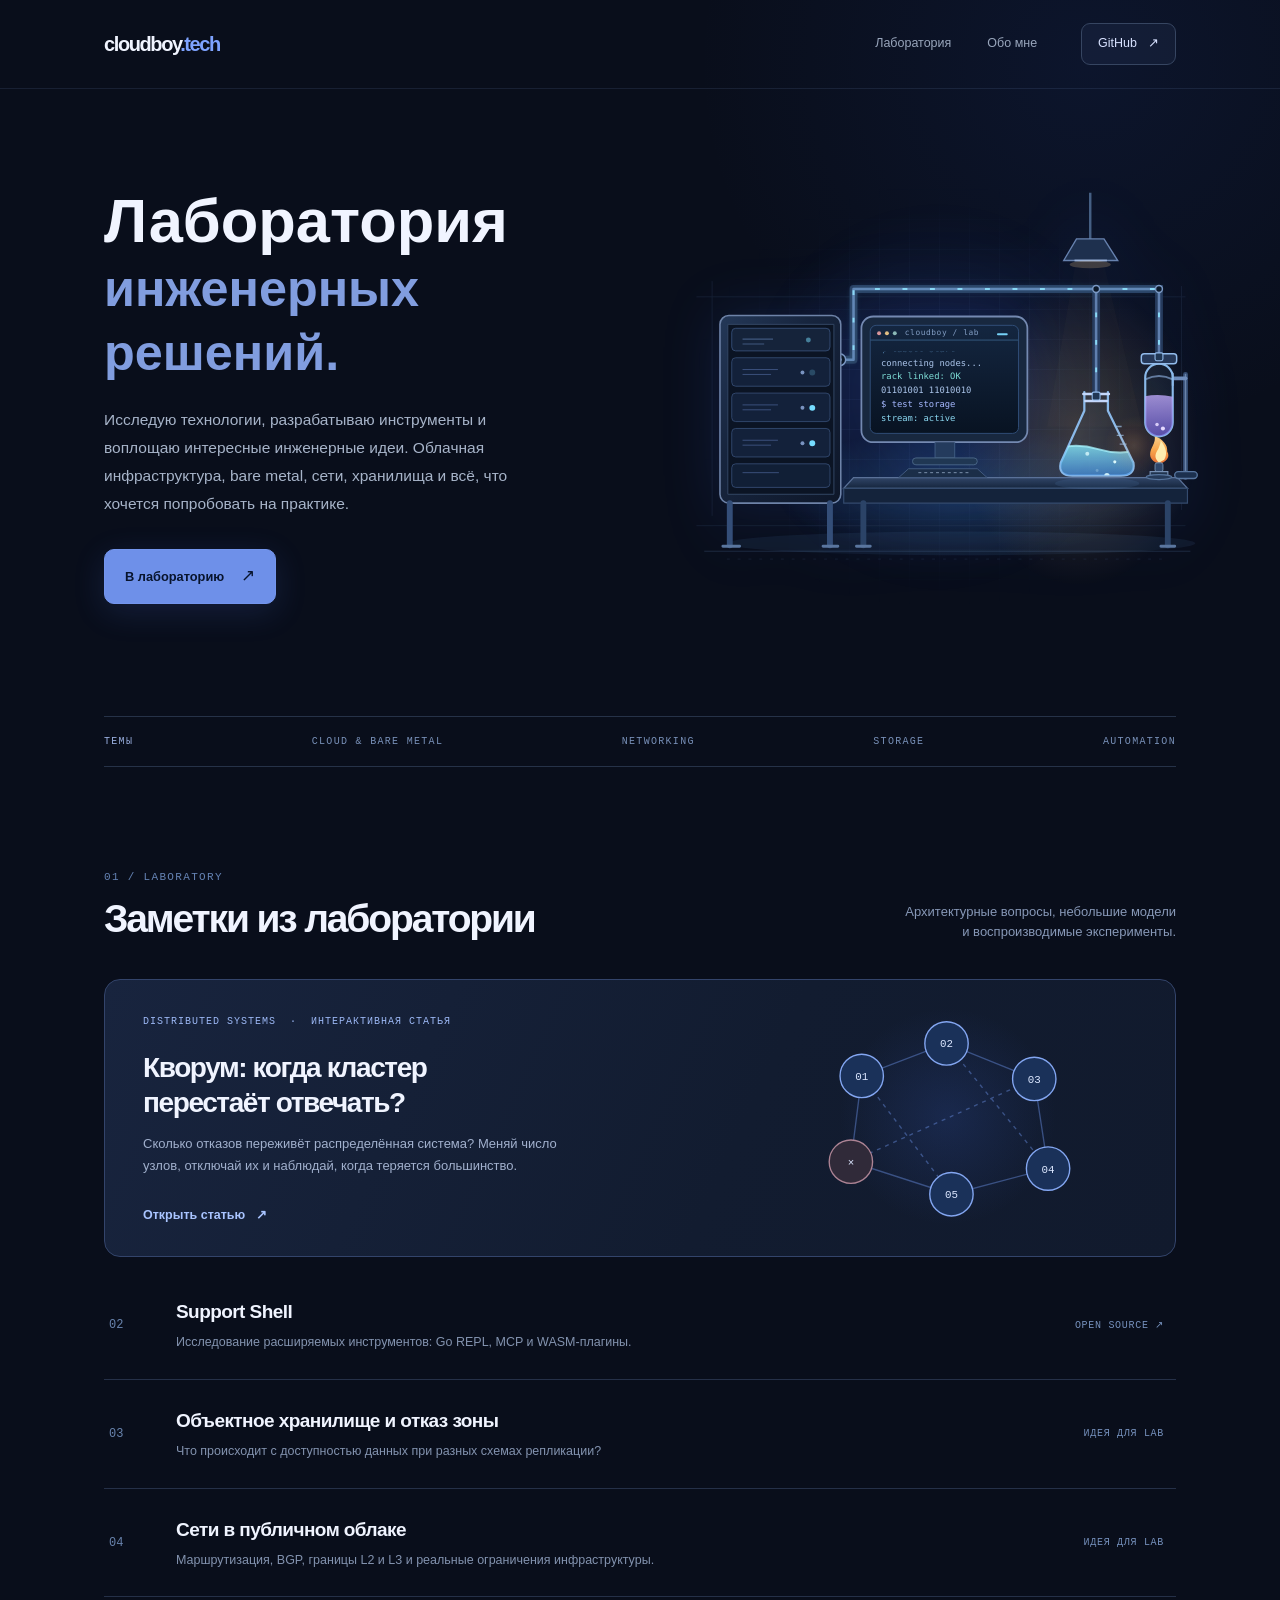
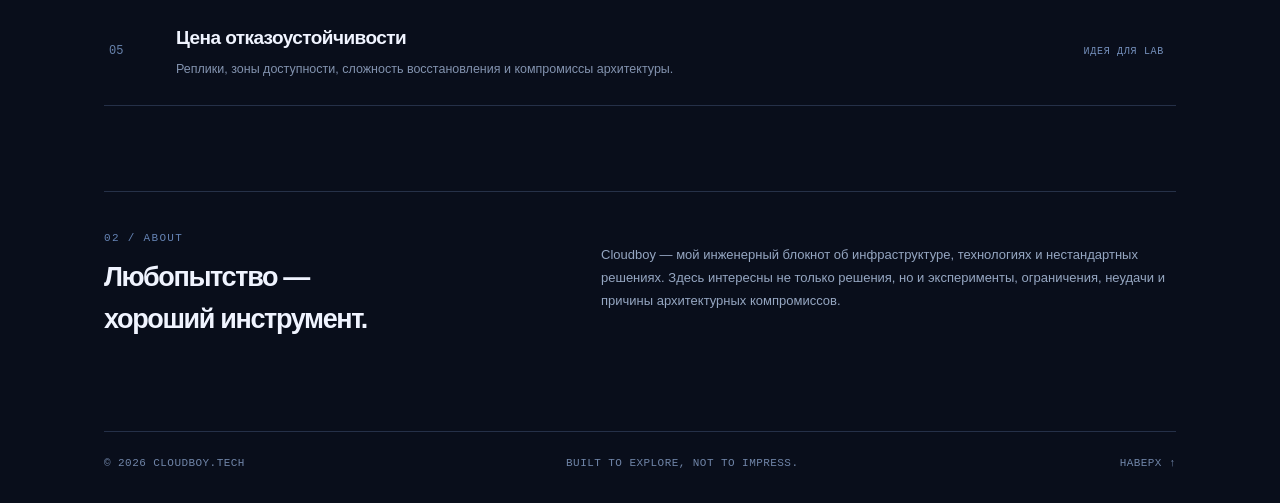
==== commit e6e0c96d: "site: refresh animated laboratory asset after burner update" ====
--- a/index.html
+++ b/index.html
@@ -34,7 +34,7 @@
 <p class="hero-desc">Исследую технологии, разрабатываю инструменты и воплощаю интересные инженерные идеи. Облачная инфраструктура, bare metal, сети, хранилища и всё, что хочется попробовать на практике.</p>
 <div class="hero-actions"><a href="#lab" class="btn-primary">В лабораторию <span class="arrow">↗</span></a></div></div>
 <div class="art" aria-label="Иллюстрация инженерной лаборатории"><div class="art-grid"></div>
-<img class="art-svg" src="assets/lab-scene.svg" width="560" height="420" alt="Серверная стойка и терминал передают данные двум разным испытательным установкам; на экране бегут команды, в колбах поднимаются пузырьки." fetchpriority="high">
+<img class="art-svg" src="assets/lab-scene.svg?v=9038633" width="560" height="420" alt="Серверная стойка и терминал передают данные двум разным испытательным установкам; на экране бегут команды, в колбах поднимаются пузырьки." fetchpriority="high">
 </div>
 </section>
 <div class="topics"><span>ТЕМЫ</span><span>CLOUD &amp; BARE METAL</span><span>NETWORKING</span><span>STORAGE</span><span>AUTOMATION</span></div>
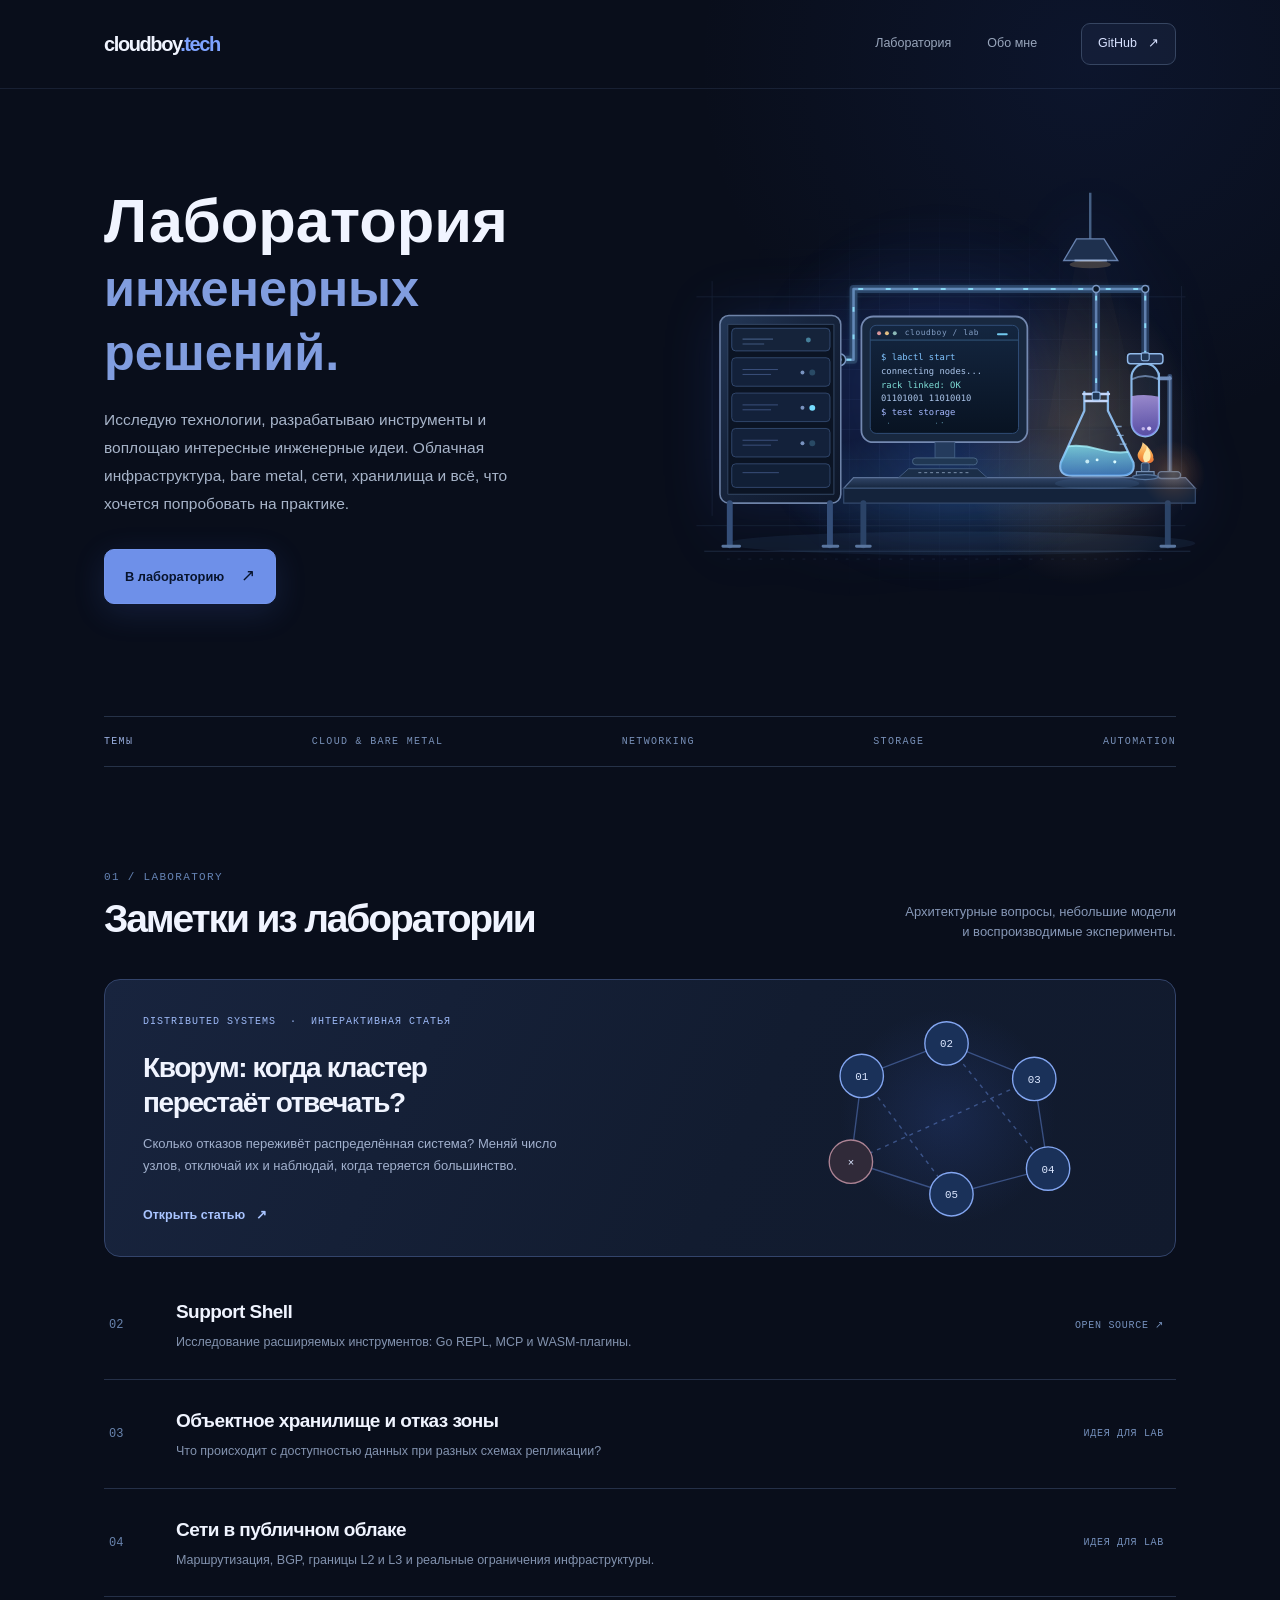
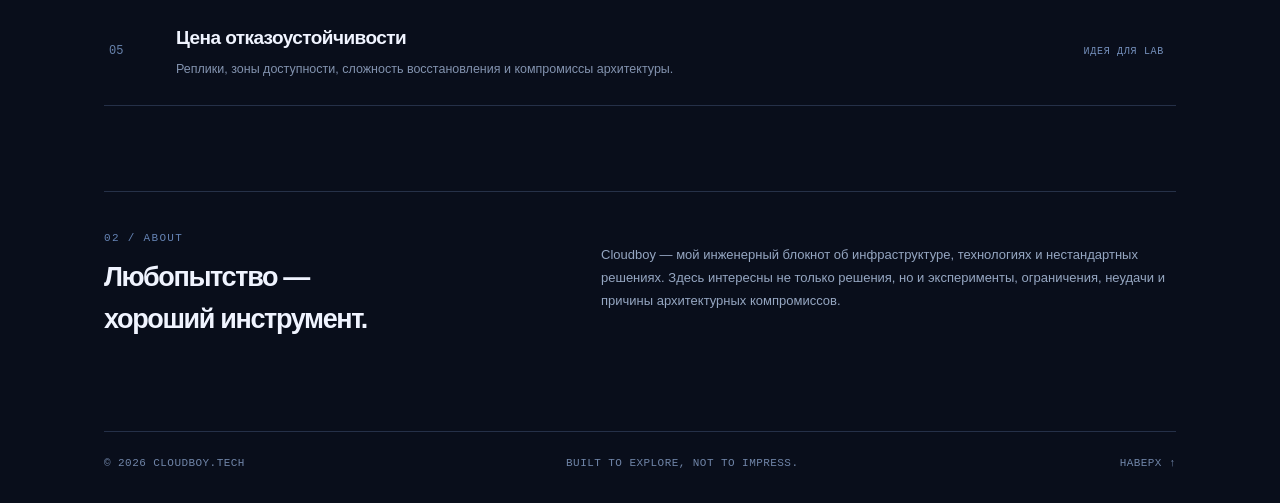
==== commit 4f128010: "site: refresh corrected burner scene asset" ====
--- a/index.html
+++ b/index.html
@@ -34,7 +34,7 @@
 <p class="hero-desc">Исследую технологии, разрабатываю инструменты и воплощаю интересные инженерные идеи. Облачная инфраструктура, bare metal, сети, хранилища и всё, что хочется попробовать на практике.</p>
 <div class="hero-actions"><a href="#lab" class="btn-primary">В лабораторию <span class="arrow">↗</span></a></div></div>
 <div class="art" aria-label="Иллюстрация инженерной лаборатории"><div class="art-grid"></div>
-<img class="art-svg" src="assets/lab-scene.svg?v=9038633" width="560" height="420" alt="Серверная стойка и терминал передают данные двум разным испытательным установкам; на экране бегут команды, в колбах поднимаются пузырьки." fetchpriority="high">
+<img class="art-svg" src="assets/lab-scene.svg?v=9fafabd" width="560" height="420" alt="Серверная стойка и терминал передают данные двум разным испытательным установкам; на экране бегут команды, в колбах поднимаются пузырьки." fetchpriority="high">
 </div>
 </section>
 <div class="topics"><span>ТЕМЫ</span><span>CLOUD &amp; BARE METAL</span><span>NETWORKING</span><span>STORAGE</span><span>AUTOMATION</span></div>
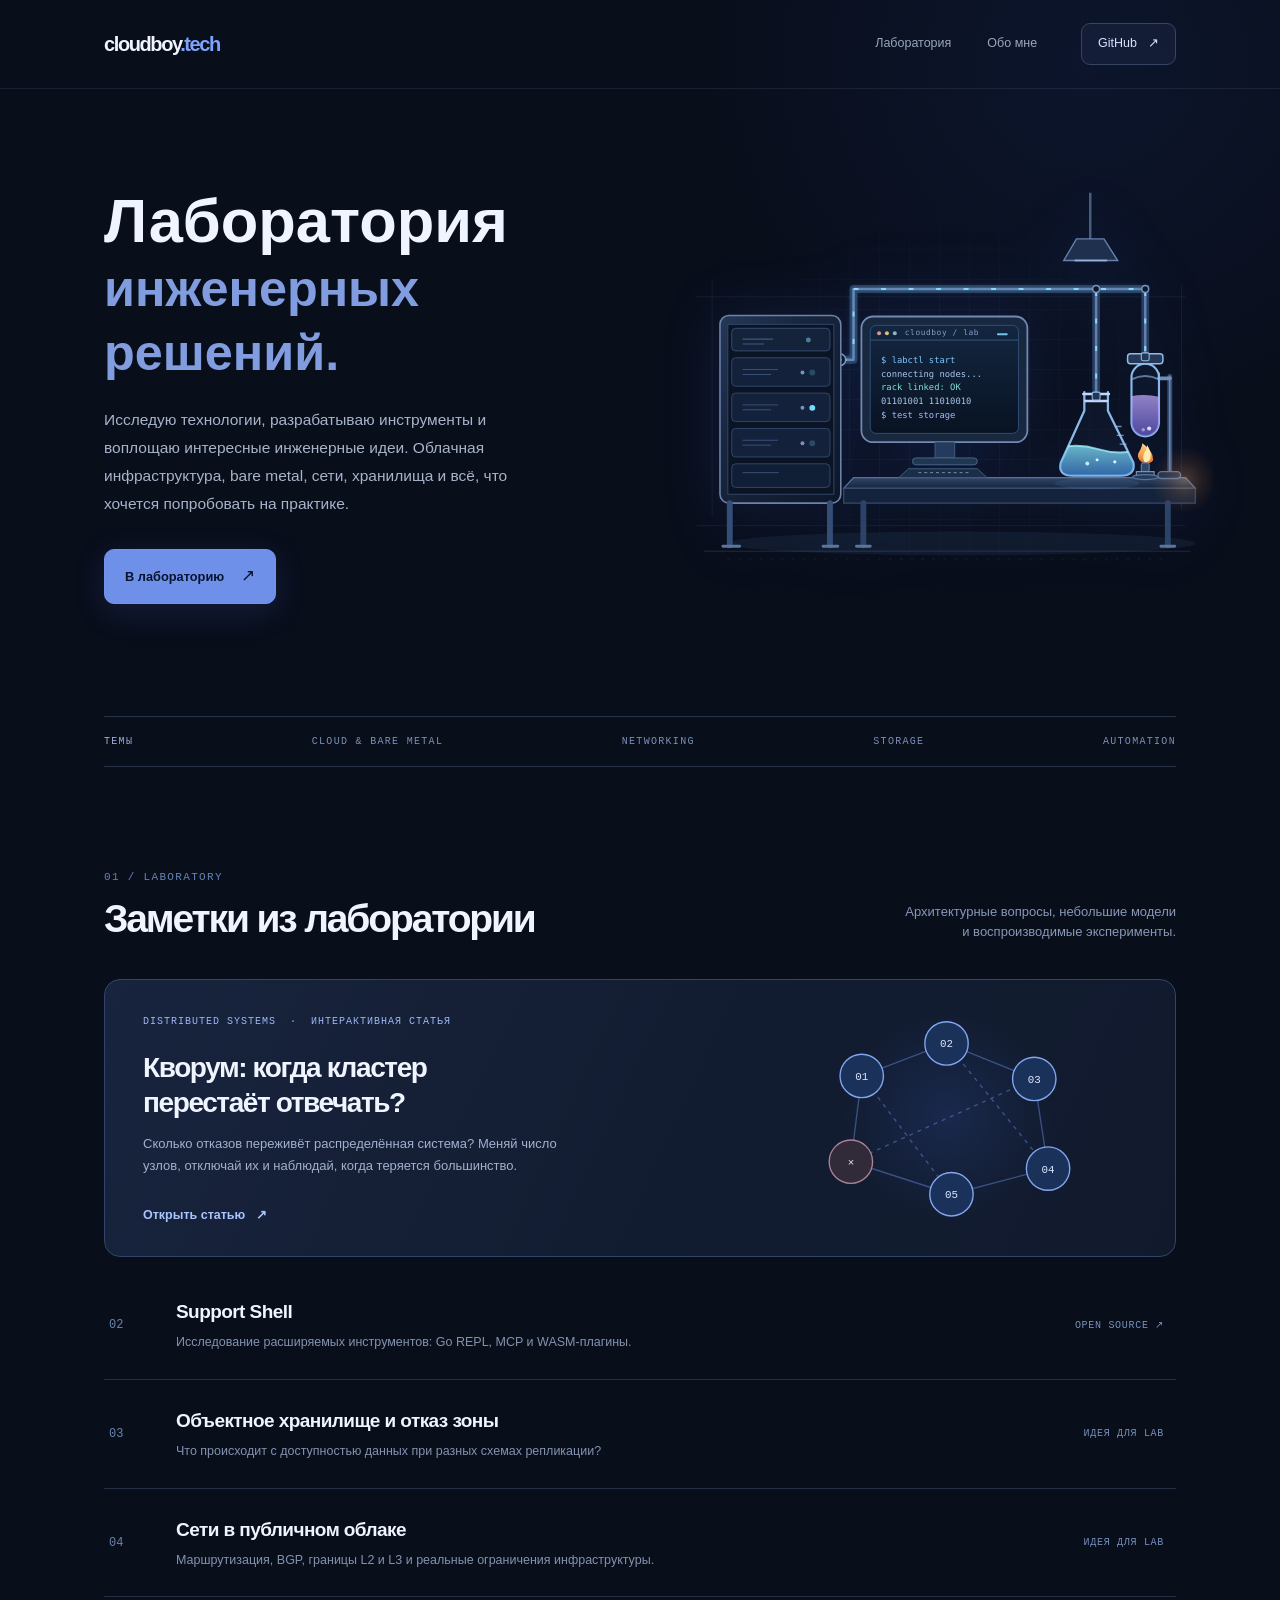
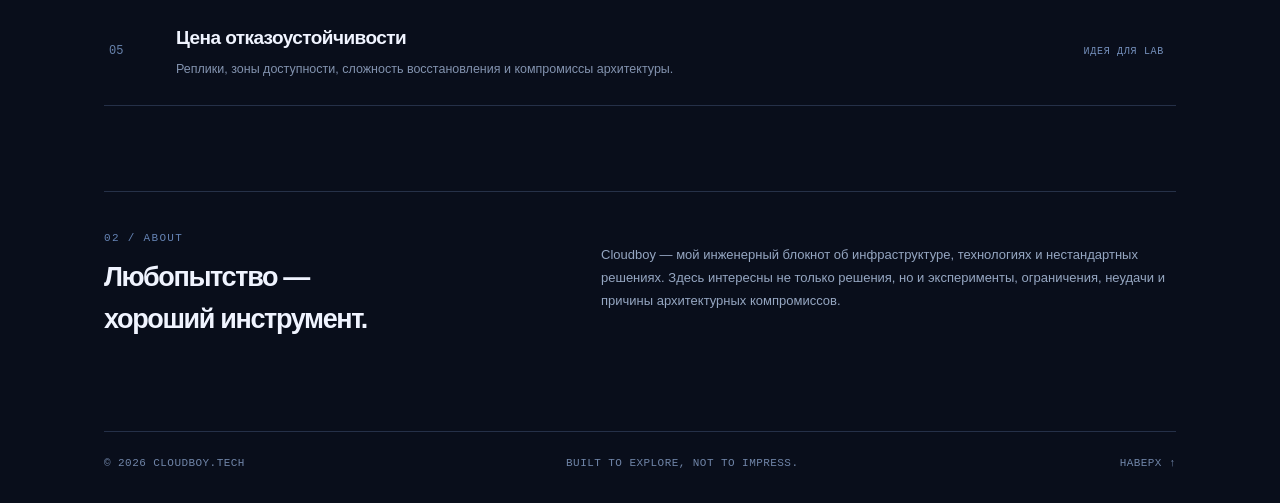
==== commit 9c21b971: "site: refresh laboratory art without ambient glow" ====
--- a/index.html
+++ b/index.html
@@ -10,7 +10,7 @@
 *{box-sizing:border-box}html{scroll-behavior:smooth}body{margin:0;background:var(--bg);color:var(--ink);font-family:Inter,ui-sans-serif,-apple-system,BlinkMacSystemFont,"Segoe UI",Arial,sans-serif;line-height:1.55;-webkit-font-smoothing:antialiased}button,a{font:inherit}a{color:inherit;text-decoration:none}button{cursor:pointer}button:focus-visible,a:focus-visible,input:focus-visible{outline:2px solid var(--blue);outline-offset:4px}::selection{background:#456bdc; color:white}
 .site{position:relative;min-height:100vh;overflow:hidden;background:radial-gradient(ellipse 520px 500px at 85% 3%,rgba(35,69,161,.13),transparent 75%),#090e1b}.wrap{max-width:1180px;margin:0 auto;padding:0 54px}.topbar{height:89px;border-bottom:1px solid rgba(126,157,207,.13);position:relative;z-index:2}.top-inner{height:100%;display:flex;align-items:center;justify-content:space-between;gap:24px}.brand{white-space:nowrap}.brand-name{font-size:20px;font-weight:750;letter-spacing:-.07em}.brand-name span{color:#7ea3ff}.topnav{display:flex;align-items:center;gap:36px;margin-left:auto}.nav-item{font-size:12.5px;color:#99a6bc;transition:color .2s}.nav-item:hover{color:#fff}.top-right{display:flex;gap:15px;align-items:center;margin-left:20px}.outline-pill{border:1px solid #364561;border-radius:9px;background:rgba(46,60,96,.22);color:#d8e2ff;padding:10px 16px;display:inline-flex;align-items:center;gap:11px;font-size:12.5px;transition:background .2s}.outline-pill:hover{background:#273653}.menu-button{display:none}.eyebrow{font-family:ui-monospace,SFMono-Regular,Consolas,monospace;letter-spacing:.16em;color:#83a7ff;font-size:10.5px;font-weight:600;text-transform:uppercase}.section-num{font:11px ui-monospace,SFMono-Regular,Consolas,monospace;color:#6583b4;letter-spacing:.12em}
 .hero{display:grid;grid-template-columns:1.14fr 1fr;align-items:center;gap:52px;padding-top:100px;padding-bottom:112px;min-height:548px}.hero h1{font-size:clamp(40px,4.8vw,62px);letter-spacing:normal;line-height:1.04;font-weight:600;margin:0 0 25px}.hero h1 .soft{color:#819ddf;font-size:.82em;letter-spacing:normal}.hero-desc{max-width:460px;color:#a7b4c9;font-size:15.5px;line-height:1.8;margin:0}.hero-actions{display:flex;align-items:center;gap:24px;margin-top:32px}.btn-primary{padding:13px 20px;border:1px solid #7395ed;background:#6e90e9;border-radius:10px;color:#08142d;font-weight:700;font-size:12.8px;box-shadow:0 8px 32px #4e71e52a;display:inline-flex;gap:17px;align-items:center;transition:transform .18s,background .18s}.btn-primary:hover{background:#88a9ff;transform:translateY(-2px)}.quiet-link{color:#b8c5df;font-weight:600;font-size:12.8px;display:inline-flex;gap:9px;align-items:center}.quiet-link:hover{color:#fff}.arrow{font-size:17px;font-weight:400}
-.art{position:relative;height:415px;min-width:0;isolation:isolate;display:grid;place-items:center}.art::before{content:"";position:absolute;width:400px;height:400px;background:radial-gradient(circle,rgba(60,105,240,.17),transparent 66%);filter:blur(12px);z-index:-1}.art-grid{position:absolute;inset:0;background-image:linear-gradient(#779bdf0e 1px,transparent 1px),linear-gradient(90deg,#779bdf0e 1px,transparent 1px);background-size:30px 30px;mask-image:radial-gradient(ellipse at center,black 24%,transparent 74%)}.art-svg{width:100%;max-width:440px;transform:scale(1.25);filter:drop-shadow(0 0 22px rgba(52,93,222,.16))}.art-caption{position:absolute;bottom:5px;right:10px;color:#758ab4;font:10px ui-monospace,Consolas,monospace;letter-spacing:.1em}.topics{border-top:1px solid var(--line);border-bottom:1px solid var(--line);padding:19px 0;display:flex;justify-content:space-between;gap:15px;font:10px ui-monospace,Consolas,monospace;letter-spacing:.13em;color:#7890b8}.topics span:first-child{color:#9aafe0}
+.art{position:relative;height:415px;min-width:0;isolation:isolate;display:grid;place-items:center}.art-grid{position:absolute;inset:0;background-image:linear-gradient(#779bdf0e 1px,transparent 1px),linear-gradient(90deg,#779bdf0e 1px,transparent 1px);background-size:30px 30px;mask-image:radial-gradient(ellipse at center,black 24%,transparent 74%)}.art-svg{width:100%;max-width:440px;transform:scale(1.25);filter:drop-shadow(0 0 22px rgba(52,93,222,.16))}.art-caption{position:absolute;bottom:5px;right:10px;color:#758ab4;font:10px ui-monospace,Consolas,monospace;letter-spacing:.1em}.topics{border-top:1px solid var(--line);border-bottom:1px solid var(--line);padding:19px 0;display:flex;justify-content:space-between;gap:15px;font:10px ui-monospace,Consolas,monospace;letter-spacing:.13em;color:#7890b8}.topics span:first-child{color:#9aafe0}
 .section{padding-top:104px;padding-bottom:85px;scroll-margin-top:20px}.section-head{display:flex;justify-content:space-between;align-items:flex-end;gap:24px;margin-bottom:37px}.section h2{font-size:39px;letter-spacing:-.055em;line-height:1.18;margin:13px 0 0;font-weight:680}.section-sub{font-size:13px;color:#8798b7;max-width:275px;text-align:right;margin:0}.feature{display:grid;grid-template-columns:1.15fr .85fr;border:1px solid #33446b;background:linear-gradient(115deg,#18243e,#121c30 59%,#111a2d);border-radius:16px;min-height:278px;overflow:hidden;transition:border-color .2s,transform .2s}.feature:hover{border-color:#6381c7;transform:translateY(-2px)}.feature-text{padding:36px 0 31px 38px;display:flex;flex-direction:column;align-items:flex-start}.tag{display:inline-block;font:10px ui-monospace,SFMono-Regular,Consolas,monospace;letter-spacing:.1em;color:#9cb8f5}.feature h3{font-weight:660;letter-spacing:-.05em;font-size:28px;line-height:1.25;max-width:440px;margin:23px 0 13px}.feature p{font-size:13px;color:#a1b0cd;line-height:1.7;max-width:430px;margin:0}.feature-cta{font-size:12.5px;font-weight:650;color:#a9c4ff;margin-top:auto;padding-top:24px}.feature-art{display:grid;place-items:center;position:relative;min-height:235px}.feature-art svg{width:96%;max-width:350px}.list-labs{margin-top:14px}.lab-item{display:grid;grid-template-columns:45px 1fr 130px;align-items:center;gap:22px;border-bottom:1px solid #253048;padding:26px 12px 26px 5px}.lab-item .no{color:#6984ae;font:12px ui-monospace,monospace}.lab-item h3{font-size:19px;letter-spacing:-.03em;font-weight:610;margin:0 0 7px}.lab-item p{font-size:12.5px;color:#8393af;margin:0}.lab-link:hover h3{color:#bcd0ff}.lab-meta{justify-self:end;font:10px ui-monospace,monospace;color:#7590bc;letter-spacing:.07em}.projects{padding-bottom:115px}.project{border-top:1px solid var(--line);border-bottom:1px solid var(--line);padding:31px 5px;display:grid;grid-template-columns:60px 1fr auto;gap:24px;align-items:center}.project-glyph{width:60px;height:60px;border-radius:15px;border:1px solid #39558b;background:linear-gradient(140deg,#1b3564,#141d36);display:grid;place-items:center;font-weight:800;letter-spacing:-.12em;font-size:24px;color:#a6c5ff}.project h3{margin:0 0 7px;font-size:20px;letter-spacing:-.035em}.project p{margin:0;max-width:590px;color:#879bb9;font-size:12.8px;line-height:1.7}.project-link{color:#bed0f5;font-size:12px;border:1px solid #354663;border-radius:9px;padding:10px 14px;white-space:nowrap}.project-link:hover{background:#1b2941}.about{padding:40px 0 90px;border-top:1px solid #263148;display:flex;justify-content:space-between;gap:40px;align-items:flex-start}.about p{font-size:13px;line-height:1.75;color:#95a6c1;max-width:575px;margin:12px 0 0}.bottom{border-top:1px solid #253048;color:#7085a8;padding:25px 0 31px;display:flex;align-items:center;justify-content:space-between;font:11px ui-monospace,monospace;letter-spacing:.04em}.bottom a:hover{color:white}
 /* Article view */
 #article-page[hidden],#home-page[hidden]{display:none}.article{max-width:930px;margin:0 auto;padding:74px 54px 116px}.back{font-size:12px;color:#8daaf1;display:inline-flex;align-items:center;gap:9px;background:none;border:0;padding:0}.back:hover{color:#d8e5ff}.article-kicker{margin-top:75px}.article h1{font-size:clamp(40px,5vw,64px);letter-spacing:-.07em;line-height:1.12;max-width:740px;margin:18px 0 23px}.article-intro{font-size:16px;color:#a4b3cc;line-height:1.85;max-width:685px;margin-bottom:44px}.article h2{font-size:24px;letter-spacing:-.04em;margin:55px 0 20px}.model{border:1px solid #314364;border-radius:16px;background:linear-gradient(145deg,#111d33,#0e1729);padding:27px;margin:30px 0 27px}.model-title{display:flex;align-items:center;justify-content:space-between;gap:10px;margin-bottom:23px}.model-title h3{margin:0;font-size:17px;letter-spacing:-.03em}.model-title .sim{font:10px ui-monospace,monospace;color:#7e9bc9}.model-body{display:grid;grid-template-columns:240px 1fr;gap:22px}.controls{border-right:1px solid #30405e;padding-right:24px}.control-label{color:#8297b8;font-size:11px;margin:0 0 11px}.tabs{display:flex;gap:5px;background:#0a1323;border:1px solid #273955;border-radius:9px;padding:4px;margin-bottom:31px}.tab{background:transparent;border:0;color:#8da1c0;border-radius:6px;padding:9px 10px;font-size:11px;font-weight:550;flex:1;white-space:nowrap}.tab[aria-pressed="true"]{background:#304e88;color:#f1f6ff}.range-top{display:flex;justify-content:space-between;align-items:center;margin-bottom:12px}.range-top b{font-size:20px;font-weight:650}input[type=range]{width:100%;accent-color:#91aff8;cursor:pointer;margin:8px 0 28px}.number{font-size:48px;letter-spacing:-.07em;line-height:1.1;font-weight:650}.metric-label{color:#829ac1;font-size:11px;margin-top:8px}.diagram{min-height:250px;display:grid;place-items:center;position:relative;border-radius:11px;background-image:linear-gradient(#627ca413 1px,transparent 1px),linear-gradient(90deg,#627ca413 1px,transparent 1px);background-size:23px 23px}.diagram svg{width:100%;max-width:420px;height:auto}.model-summary{border-top:1px solid #30405e;margin-top:25px;padding-top:19px;display:flex;gap:13px;align-items:start;color:#9fb2d1;font-size:12px;line-height:1.6}.bullet-blue{width:7px;height:7px;border-radius:100%;background:#89acfa;flex:none;margin-top:6px}.article-copy{font-size:14px;line-height:1.85;color:#a3b2cc}.article-note{border-left:2px solid #6d8bdf;padding:10px 23px;color:#bcc9e2;background:rgba(43,67,116,.12);margin:32px 0;font-size:13px;line-height:1.7}.article-footer{margin-top:64px;border-top:1px solid var(--line);padding-top:28px}
@@ -34,7 +34,7 @@
 <p class="hero-desc">Исследую технологии, разрабатываю инструменты и воплощаю интересные инженерные идеи. Облачная инфраструктура, bare metal, сети, хранилища и всё, что хочется попробовать на практике.</p>
 <div class="hero-actions"><a href="#lab" class="btn-primary">В лабораторию <span class="arrow">↗</span></a></div></div>
 <div class="art" aria-label="Иллюстрация инженерной лаборатории"><div class="art-grid"></div>
-<img class="art-svg" src="assets/lab-scene.svg?v=9fafabd" width="560" height="420" alt="Серверная стойка и терминал передают данные двум разным испытательным установкам; на экране бегут команды, в колбах поднимаются пузырьки." fetchpriority="high">
+<img class="art-svg" src="assets/lab-scene.svg?v=7195b98" width="560" height="420" alt="Серверная стойка и терминал передают данные двум разным испытательным установкам; на экране бегут команды, в колбах поднимаются пузырьки." fetchpriority="high">
 </div>
 </section>
 <div class="topics"><span>ТЕМЫ</span><span>CLOUD &amp; BARE METAL</span><span>NETWORKING</span><span>STORAGE</span><span>AUTOMATION</span></div>
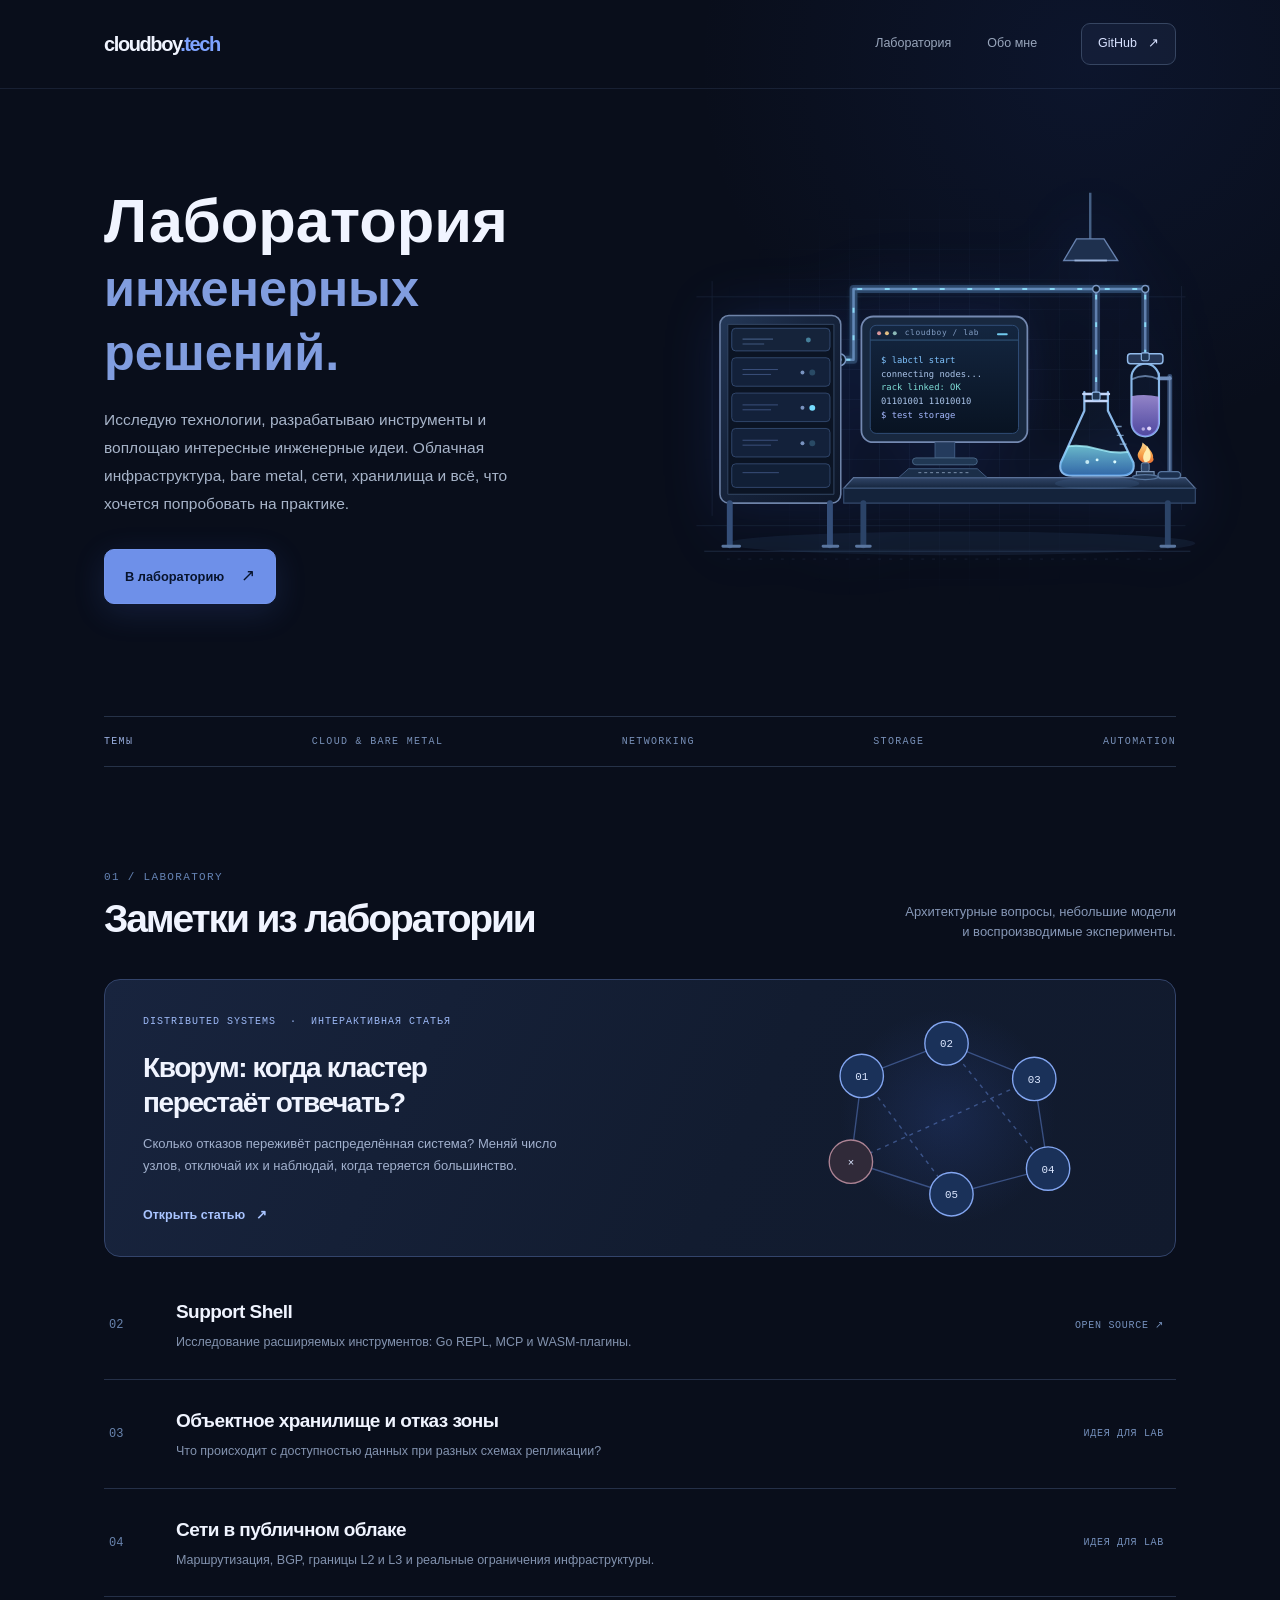
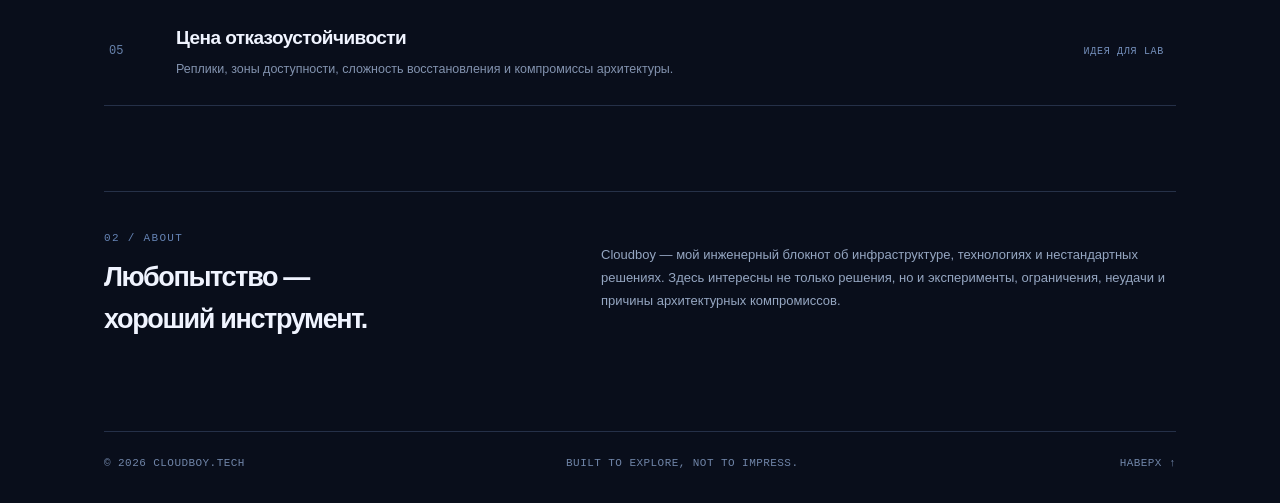
==== commit b9773a83: "site: refresh lab illustration without moving glow" ====
--- a/index.html
+++ b/index.html
@@ -34,7 +34,7 @@
 <p class="hero-desc">Исследую технологии, разрабатываю инструменты и воплощаю интересные инженерные идеи. Облачная инфраструктура, bare metal, сети, хранилища и всё, что хочется попробовать на практике.</p>
 <div class="hero-actions"><a href="#lab" class="btn-primary">В лабораторию <span class="arrow">↗</span></a></div></div>
 <div class="art" aria-label="Иллюстрация инженерной лаборатории"><div class="art-grid"></div>
-<img class="art-svg" src="assets/lab-scene.svg?v=7195b98" width="560" height="420" alt="Серверная стойка и терминал передают данные двум разным испытательным установкам; на экране бегут команды, в колбах поднимаются пузырьки." fetchpriority="high">
+<img class="art-svg" src="assets/lab-scene.svg?v=96a3bef" width="560" height="420" alt="Серверная стойка и терминал передают данные двум разным испытательным установкам; на экране бегут команды, в колбах поднимаются пузырьки." fetchpriority="high">
 </div>
 </section>
 <div class="topics"><span>ТЕМЫ</span><span>CLOUD &amp; BARE METAL</span><span>NETWORKING</span><span>STORAGE</span><span>AUTOMATION</span></div>
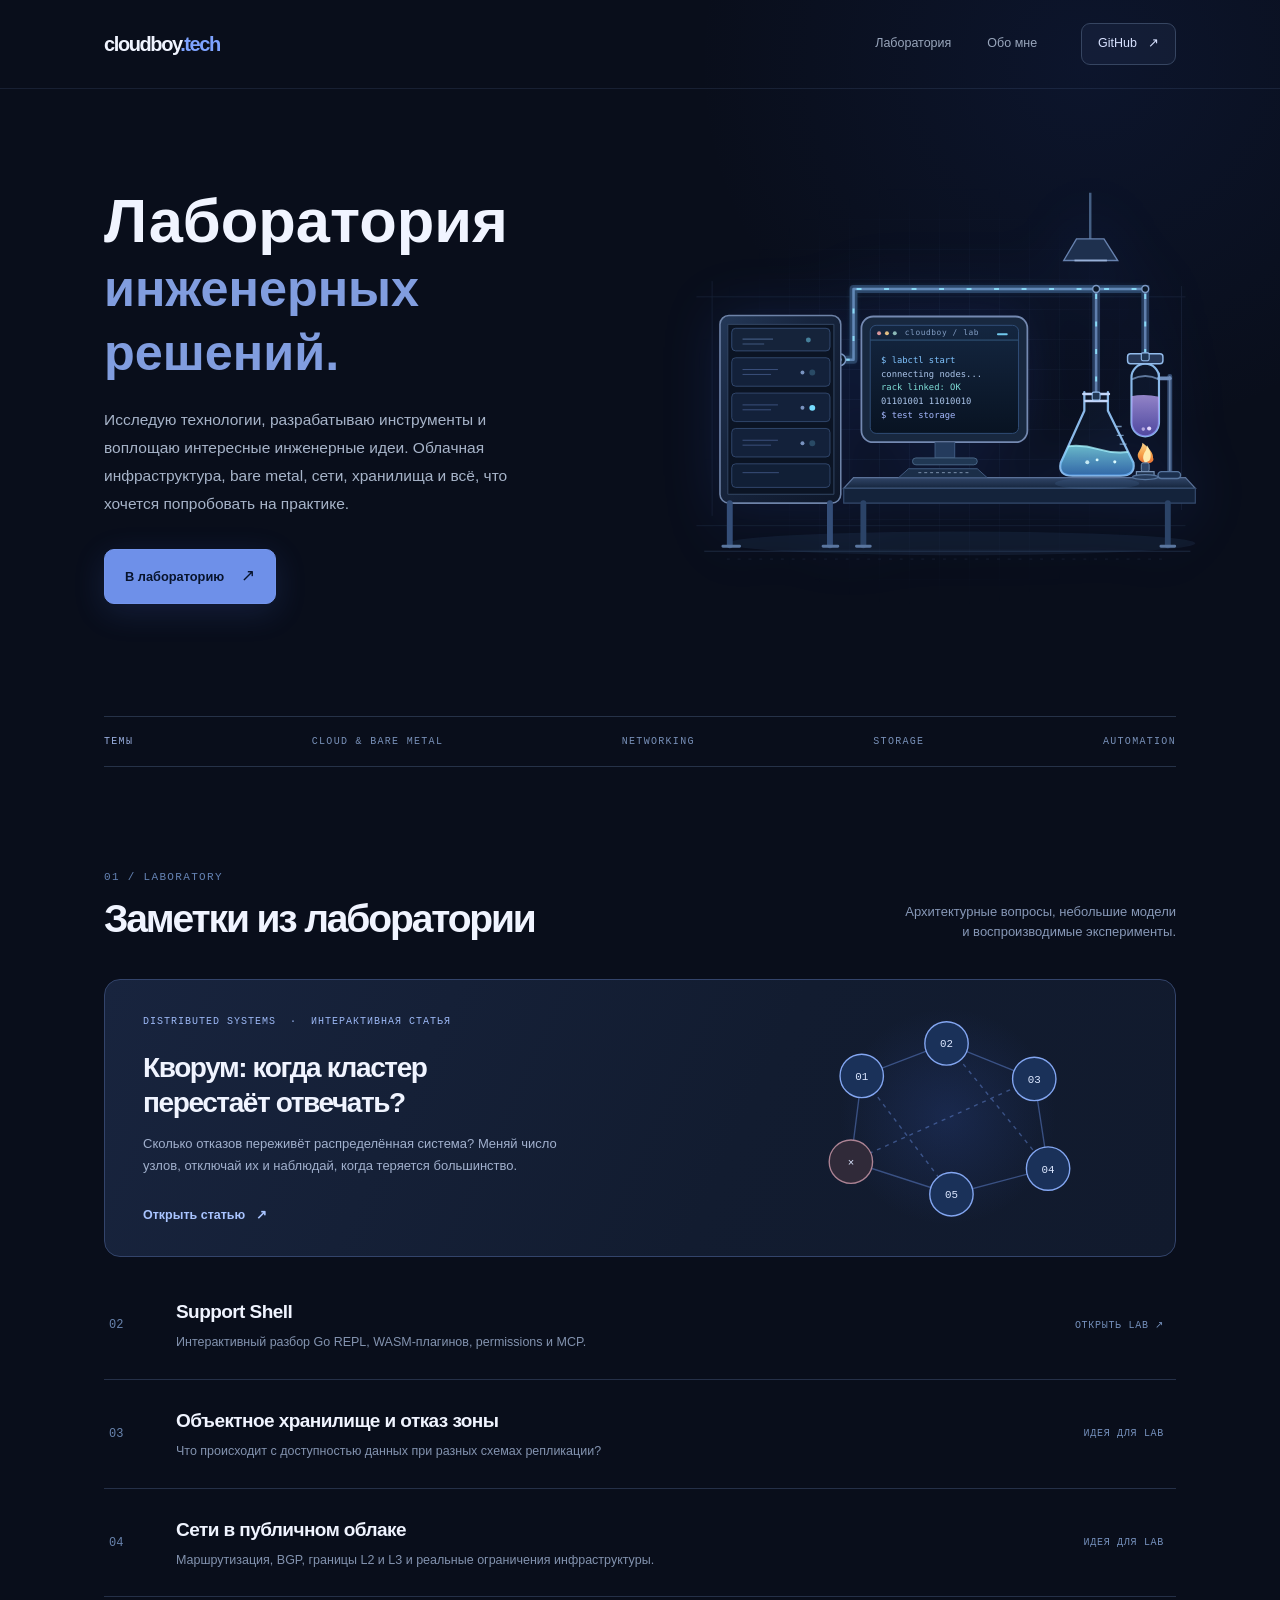
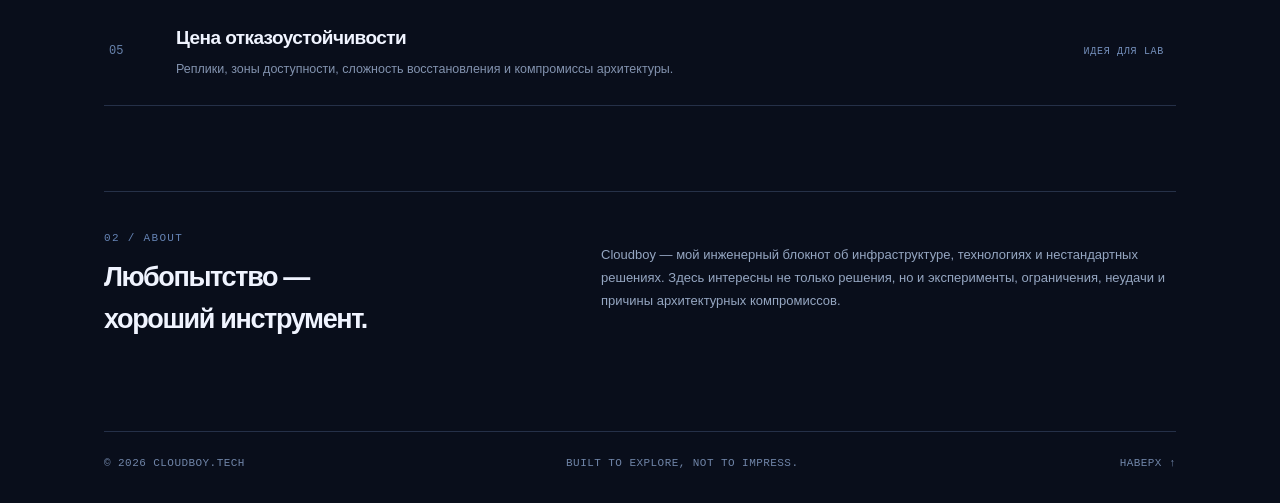
==== commit 6de87301: "site: link Support Shell lab entry to interactive writeup" ====
--- a/index.html
+++ b/index.html
@@ -50,7 +50,7 @@
 </svg>
 </div></a>
 <div class="list-labs">
-<a class="lab-item lab-link" href="https://github.com/totaki/support-shell" target="_blank" rel="noopener noreferrer"><div class="no">02</div><div><h3>Support Shell</h3><p>Исследование расширяемых инструментов: Go REPL, MCP и WASM-плагины.</p></div><span class="lab-meta">OPEN SOURCE ↗</span></a>
+<a class="lab-item lab-link" href="support-shell.html"><div class="no">02</div><div><h3>Support Shell</h3><p>Интерактивный разбор Go REPL, WASM-плагинов, permissions и MCP.</p></div><span class="lab-meta">ОТКРЫТЬ LAB ↗</span></a>
 <div class="lab-item"><div class="no">03</div><div><h3>Объектное хранилище и отказ зоны</h3><p>Что происходит с доступностью данных при разных схемах репликации?</p></div><span class="lab-meta">ИДЕЯ ДЛЯ LAB</span></div>
 <div class="lab-item"><div class="no">04</div><div><h3>Сети в публичном облаке</h3><p>Маршрутизация, BGP, границы L2 и L3 и реальные ограничения инфраструктуры.</p></div><span class="lab-meta">ИДЕЯ ДЛЯ LAB</span></div>
 <div class="lab-item"><div class="no">05</div><div><h3>Цена отказоустойчивости</h3><p>Реплики, зоны доступности, сложность восстановления и компромиссы архитектуры.</p></div><span class="lab-meta">ИДЕЯ ДЛЯ LAB</span></div>
